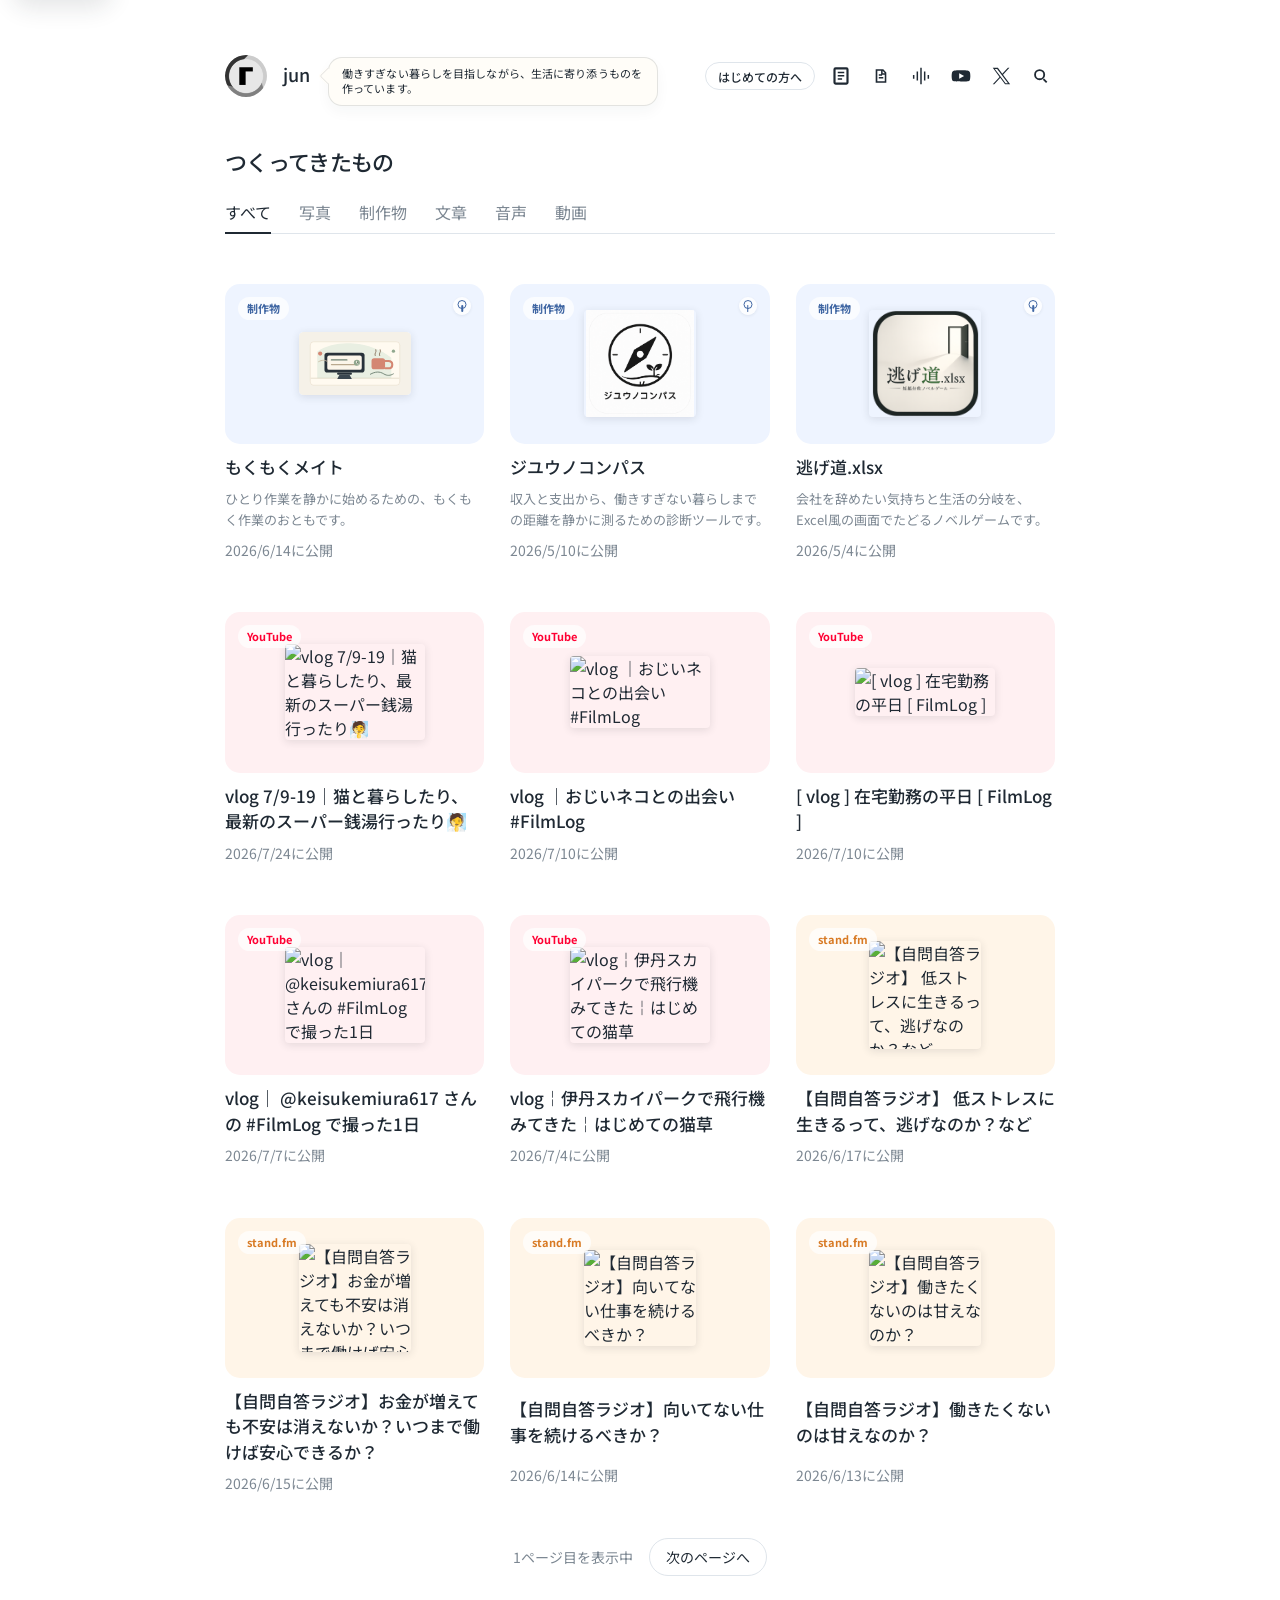
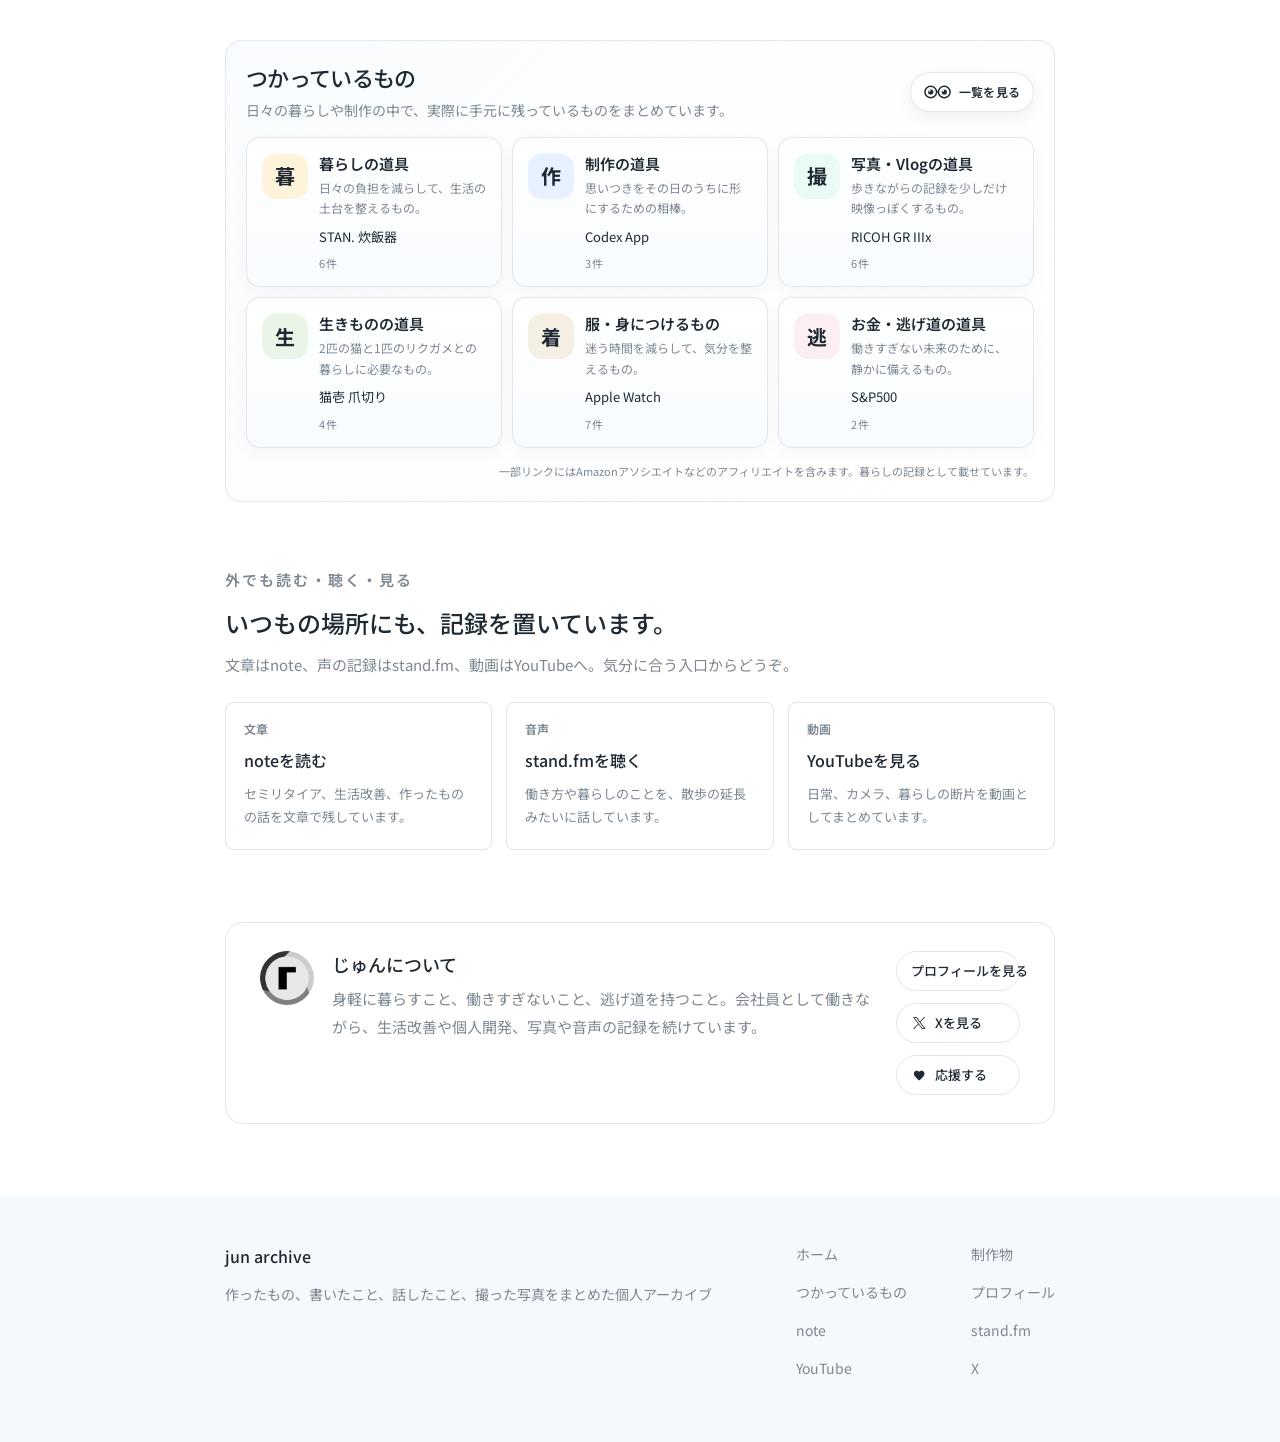
==== index.html @ d72e85a1 "chore: update feed data" ====
<!doctype html>
<html lang="ja">

<head>
  <meta charset="UTF-8" />
  <meta name="viewport" content="width=device-width, initial-scale=1.0" />
  <meta name="description" content="じゅんの個人アーカイブ。働きすぎない暮らし、生活改善、制作物、写真、文章、音声を静かにまとめています。" />
  <link rel="canonical" href="https://ju-nn.github.io/archive/" />
  <meta property="og:type" content="website" />
  <meta property="og:locale" content="ja_JP" />
  <meta property="og:site_name" content="jun archive" />
  <meta property="og:url" content="https://ju-nn.github.io/archive/" />
  <meta property="og:title" content="作ったものと暮らしの記録 | jun archive" />
  <meta property="og:description" content="じゅんの個人アーカイブ。働きすぎない暮らし、生活改善、制作物、写真、文章、音声を静かにまとめています。" />
  <meta property="og:image" content="https://ju-nn.github.io/archive/assets/og-card-v2.png" />
  <meta property="og:image:secure_url" content="https://ju-nn.github.io/archive/assets/og-card-v2.png" />
  <meta property="og:image:type" content="image/png" />
  <meta property="og:image:width" content="1200" />
  <meta property="og:image:height" content="630" />
  <meta property="og:image:alt" content="jun archive 作ったものと暮らしの記録" />
  <meta name="theme-color" content="#f6f0e6" />
  <meta name="twitter:card" content="summary_large_image" />
  <meta name="twitter:title" content="作ったものと暮らしの記録 | jun archive" />
  <meta name="twitter:description" content="じゅんの個人アーカイブ。働きすぎない暮らし、生活改善、制作物、写真、文章、音声を静かにまとめています。" />
  <meta name="twitter:image" content="https://ju-nn.github.io/archive/assets/og-card-v2.png" />
  <meta name="twitter:image:alt" content="jun archive 作ったものと暮らしの記録" />
  <link rel="icon" href="./assets/icon.png" type="image/png" />
  <link rel="apple-touch-icon" href="./assets/icon.png" />
  <link rel="preconnect" href="https://fonts.googleapis.com" />
  <link rel="preconnect" href="https://fonts.gstatic.com" crossorigin />
  <link href="https://fonts.googleapis.com/css2?family=Noto+Sans+JP:wght@400;500;700&display=swap" rel="stylesheet" />
  <title>作ったものと暮らしの記録 | jun archive</title>
  <link rel="stylesheet" href="./styles.css" />
</head>

<body>
  <a class="skip-link" href="#main-content">本文へ移動</a>
  <main class="page" id="main-content">
    <h1 class="sr-only">作ったものと暮らしの記録</h1>

    <header class="site-header" aria-labelledby="page-title">
      <button class="brand" type="button" id="brand-home" aria-label="junのホーム">
        <img class="brand-icon" src="./assets/icon.png" alt="" />
        <span class="brand-copy">
          <span id="page-title">jun</span>
          <span class="brand-bubble" aria-hidden="true">
            <span class="brand-bubble-text">働きすぎない暮らしを目指しながら、生活に寄り添うものを作っています。</span>
            <span class="brand-bubble-tail" aria-hidden="true"></span>
          </span>
        </span>
      </button>

      <div class="header-links" aria-label="ヘッダー操作">
        <a class="header-button" href="./about.html">はじめての方へ</a>
        <button class="toc-launcher" type="button" id="toc-toggle" aria-label="目次を開く" aria-expanded="false" aria-controls="toc-panel" data-tooltip="目次を開く">
          <span class="toc-launcher-icon" aria-hidden="true">
            <svg viewBox="0 0 24 24">
              <path d="M7 4h10a2 2 0 0 1 2 2v12a2 2 0 0 1-2 2H7a2 2 0 0 1-2-2V6a2 2 0 0 1 2-2Zm0 2v12h10V6H7Zm2 2h6v1.5H9V8Zm0 3h6v1.5H9V11Zm0 3h4v1.5H9V14Z" />
            </svg>
          </span>
        </button>
        <a class="icon-link" href="https://note.com/reilst" target="_blank" rel="noopener noreferrer" aria-label="noteを開く" data-tooltip="noteへ移動">
          <svg viewBox="0 0 24 24" aria-hidden="true">
            <path d="M6.2 4.6h8.3l3.3 3.5v11.3H6.2V4.6Zm7.6 1.7v2.6h2.5l-2.5-2.6ZM8 6.2v11.6h8.1V10.5h-4V6.2H8Zm1.6 7h4.9v1.4H9.6v-1.4Zm0-3h3.6v1.4H9.6v-1.4Z" />
          </svg>
        </a>
        <a class="icon-link" href="https://stand.fm/channels/64a22cefb352effb9d4d0999" target="_blank" rel="noopener noreferrer" aria-label="stand.fmを開く" data-tooltip="stand.fmへ移動">
          <svg viewBox="0 0 24 24" aria-hidden="true">
            <path d="M11.2 3h1.6v18h-1.6V3Zm-4 4h1.6v10H7.2V7Zm8 0h1.6v10h-1.6V7Zm-12 4h1.6v4H3.2v-4Zm16 0h1.6v4h-1.6v-4Z" />
          </svg>
        </a>
        <a class="icon-link" href="https://www.youtube.com/@junnn-vlog" target="_blank" rel="noopener noreferrer" aria-label="YouTubeを開く" data-tooltip="YouTubeへ移動">
          <svg viewBox="0 0 24 24" aria-hidden="true">
            <path d="M21.8 8.2c-.2-1-1-1.8-2-2-1.8-.4-7.8-.4-7.8-.4s-6 0-7.8.4c-1 .2-1.8 1-2 2-.4 1.8-.4 3.8-.4 3.8s0 2 .4 3.8c.2 1 1 1.8 2 2 1.8.4 7.8.4 7.8.4s6 0 7.8-.4c1-.2 1.8-1 2-2 .4-1.8.4-3.8.4-3.8s0-2-.4-3.8ZM10 15.1V8.9l5.4 3.1L10 15.1Z" />
          </svg>
        </a>
        <a class="icon-link" href="https://x.com/reil_st" target="_blank" rel="noopener noreferrer" aria-label="Xを開く" data-tooltip="Xへ移動">
          <svg viewBox="0 0 24 24" aria-hidden="true">
            <path d="M14.2 10.6 21.2 3h-1.7l-6.1 6.6L8.6 3H3l7.4 10.1L3 21h1.7l6.5-7 5.2 7H22l-7.8-10.4Zm-2.3 2.5-.8-1.1L5.2 4.3h2.6l4.8 6.4.8 1.1 6.2 8h-2.6l-5.1-6.7Z" />
          </svg>
        </a>
        <button class="icon-link icon-button" type="button" id="search-toggle" aria-label="検索" aria-expanded="false" aria-controls="search-panel" data-tooltip="サイト内検索">
          <svg viewBox="0 0 24 24" aria-hidden="true">
            <path d="M10.5 4.5a6 6 0 1 1 0 12 6 6 0 0 1 0-12Zm0 2a4 4 0 1 0 0 8 4 4 0 0 0 0-8Zm4.9 8.3 3.5 3.5-1.4 1.4-3.5-3.5 1.4-1.4Z" />
          </svg>
        </button>
      </div>
    </header>

    <section class="search-panel" id="search-panel" hidden aria-label="サイト内検索">
      <label class="search-field" for="search-input">
        <span class="sr-only">検索</span>
        <input id="search-input" type="search" placeholder="タイトル、説明、SNSタグを検索" autocomplete="off" />
      </label>
      <div class="search-themes" aria-label="テーマ候補">
        <button class="search-theme-button" type="button" data-search-theme="セミリタイア">セミリタイア</button>
        <button class="search-theme-button" type="button" data-search-theme="生活改善">生活改善</button>
        <button class="search-theme-button" type="button" data-search-theme="制作">制作</button>
        <button class="search-theme-button" type="button" data-search-theme="カメラ">カメラ</button>
      </div>
      <p class="search-hint" id="search-hint" aria-live="polite"></p>
    </section>

    <section class="collection-heading" id="works" aria-labelledby="collection-title">
      <h2 id="collection-title" class="collection-heading-title">つくってきたもの</h2>
    </section>

    <nav class="tabs" aria-label="表示カテゴリ" role="tablist">
      <button class="tab is-active" type="button" role="tab" data-filter="all" aria-selected="true" aria-controls="feed-panel">すべて</button>
      <button class="tab" type="button" role="tab" data-filter="photo" aria-selected="false" aria-controls="feed-panel" tabindex="-1">写真</button>
      <button class="tab" type="button" role="tab" data-filter="works" aria-selected="false" aria-controls="feed-panel" tabindex="-1">制作物</button>
      <button class="tab" type="button" role="tab" data-filter="note" aria-selected="false" aria-controls="feed-panel" tabindex="-1">文章</button>
      <button class="tab" type="button" role="tab" data-filter="standfm" aria-selected="false" aria-controls="feed-panel" tabindex="-1">音声</button>
      <button class="tab" type="button" role="tab" data-filter="youtube" aria-selected="false" aria-controls="feed-panel" tabindex="-1">動画</button>
    </nav>

    <section class="feed-section" id="feed-panel" role="tabpanel" aria-label="投稿一覧">
      <div id="tile-grid" class="tile-grid" aria-live="polite"></div>
      <div class="pager" aria-label="ページ送り">
        <button class="pager-button" type="button" id="pager-prev">前のページへ</button>
        <p class="pager-status" id="pager-status" aria-live="polite"></p>
        <button class="pager-button" type="button" id="pager-next">次のページへ</button>
      </div>
      <p id="empty-state" class="empty-state" hidden>このカテゴリの投稿はまだありません。</p>
    </section>

    <section class="toc-panel" id="toc-panel" hidden aria-label="目次">
      <div class="toc-panel-header">
        <div>
          <p class="toc-kicker">目次</p>
        </div>
        <button class="toc-close" type="button" id="toc-close" aria-label="目次を閉じる">
          <svg viewBox="0 0 24 24" aria-hidden="true">
            <path d="M6.2 5.1 18.9 17.8l-1.1 1.1L5.1 6.2l1.1-1.1Zm12.7 1.1L6.2 18.9l-1.1-1.1L17.8 5l1.1 1.1Z" />
          </svg>
        </button>
      </div>
      <div class="toc-layout">
        <nav class="toc-side" id="toc-side" aria-label="年月の索引"></nav>
        <div class="toc-main" id="toc-main"></div>
      </div>
    </section>

    <section class="gear-section" aria-labelledby="gear-title">
      <div class="gear-header">
        <div class="gear-header-copy">
          <h2 id="gear-title">つかっているもの</h2>
          <p>日々の暮らしや制作の中で、実際に手元に残っているものをまとめています。</p>
        </div>
        <a class="gear-eye-link" href="./uses/index.html" aria-label="つかっているもの一覧を見る" data-tooltip="つかっているもの一覧を見る">
          <svg viewBox="0 0 64 32" aria-hidden="true" focusable="false">
            <path class="gear-eye-bridge" d="M27.5 16h9" />
            <circle class="gear-eye-lens" cx="18" cy="16" r="12" />
            <circle class="gear-eye-lens" cx="46" cy="16" r="12" />
            <g class="gear-eye-pupils">
              <circle class="gear-eye-pupil" cx="18" cy="16" r="5.4" />
              <circle class="gear-eye-pupil" cx="46" cy="16" r="5.4" />
              <circle class="gear-eye-highlight" cx="15.5" cy="13.4" r="2" />
              <circle class="gear-eye-highlight" cx="43.5" cy="13.4" r="2" />
            </g>
          </svg>
          <span class="gear-eye-text">一覧を見る</span>
        </a>
      </div>
      <div class="gear-category-nav" id="gear-list"></div>
      <div class="gear-footer">
        <p class="gear-disclosure">一部リンクにはAmazonアソシエイトなどのアフィリエイトを含みます。暮らしの記録として載せています。</p>
      </div>
    </section>

    <section class="media-section" aria-labelledby="media-title">
      <div class="media-heading">
        <p class="section-kicker">外でも読む・聴く・見る</p>
        <h2 id="media-title">いつもの場所にも、記録を置いています。</h2>
        <p>文章はnote、声の記録はstand.fm、動画はYouTubeへ。気分に合う入口からどうぞ。</p>
      </div>
      <div class="media-grid">
        <a class="media-card" href="https://note.com/reilst" target="_blank" rel="noopener noreferrer">
          <span class="media-label">文章</span>
          <span class="media-title">noteを読む</span>
          <span class="media-copy">セミリタイア、生活改善、作ったものの話を文章で残しています。</span>
        </a>
        <a class="media-card" href="https://stand.fm/channels/64a22cefb352effb9d4d0999" target="_blank" rel="noopener noreferrer">
          <span class="media-label">音声</span>
          <span class="media-title">stand.fmを聴く</span>
          <span class="media-copy">働き方や暮らしのことを、散歩の延長みたいに話しています。</span>
        </a>
        <a class="media-card" href="https://www.youtube.com/@junnn-vlog" target="_blank" rel="noopener noreferrer">
          <span class="media-label">動画</span>
          <span class="media-title">YouTubeを見る</span>
          <span class="media-copy">日常、カメラ、暮らしの断片を動画としてまとめています。</span>
        </a>
      </div>
    </section>

    <section class="profile-card" aria-label="じゅんのプロフィール">
      <img class="profile-icon" src="./assets/icon.png" alt="" />
      <div class="profile-copy">
        <h2>じゅんについて</h2>
        <p>身軽に暮らすこと、働きすぎないこと、逃げ道を持つこと。会社員として働きながら、生活改善や個人開発、写真や音声の記録を続けています。</p>
      </div>
      <div class="profile-actions">
        <a class="profile-button" href="./about.html">
          <span>プロフィールを見る</span>
        </a>
        <a class="profile-button profile-button--follow" href="https://x.com/reil_st" target="_blank" rel="noopener noreferrer" aria-label="Xを見る">
          <svg class="profile-button-icon" viewBox="0 0 24 24" aria-hidden="true" focusable="false">
            <path d="M14.2 10.6 21.2 3h-1.7l-6.1 6.6L8.6 3H3l7.4 10.1L3 21h1.7l6.5-7 5.2 7H22l-7.8-10.4Zm-2.3 2.5-.8-1.1L5.2 4.3h2.6l4.8 6.4.8 1.1 6.2 8h-2.6l-5.1-6.7Z" />
          </svg>
          <span>Xを見る</span>
        </a>
        <a class="profile-button profile-button--primary profile-button--support" href="https://note.com/reilst/n/ne4a5d7e3114b" target="_blank" rel="noopener noreferrer" aria-label="noteで応援する">
          <svg class="profile-button-icon profile-button-heart" viewBox="0 0 24 24" aria-hidden="true" focusable="false">
            <path d="M12 20.2 10.9 19C6.9 15.4 4.3 13 4.3 9.9c0-2.5 1.9-4.4 4.4-4.4 1.4 0 2.8.7 3.6 1.8.8-1.1 2.2-1.8 3.6-1.8 2.5 0 4.4 1.9 4.4 4.4 0 3.1-2.6 5.5-6.6 9.1L12 20.2Z" />
          </svg>
          <span>応援する</span>
        </a>
      </div>
    </section>
  </main>

  <footer class="site-footer">
    <div class="footer-inner">
      <div>
        <p class="footer-brand">jun archive</p>
        <p class="footer-copy">作ったもの、書いたこと、話したこと、撮った写真をまとめた個人アーカイブ</p>
      </div>
      <nav class="footer-links" aria-label="フッターリンク">
        <a href="./">ホーム</a>
        <a href="./#works">制作物</a>
        <a href="./uses/index.html">つかっているもの</a>
        <a href="./about.html">プロフィール</a>
        <a href="https://note.com/reilst" target="_blank" rel="noopener noreferrer">note</a>
        <a href="https://stand.fm/channels/64a22cefb352effb9d4d0999" target="_blank" rel="noopener noreferrer">stand.fm</a>
        <a href="https://www.youtube.com/@junnn-vlog" target="_blank" rel="noopener noreferrer">YouTube</a>
        <a href="https://x.com/reil_st" target="_blank" rel="noopener noreferrer">X</a>
      </nav>
    </div>
  </footer>

  <template id="tile-template">
    <a class="tile" target="_blank" rel="noopener noreferrer">
        <span class="tile-media">
          <span class="tile-badge"></span>
          <span class="tile-pin" aria-hidden="true"></span>
          <img class="tile-image" alt="" loading="lazy" />
        </span>
        <span class="tile-title"></span>
        <span class="tile-description" hidden></span>
        <span class="tile-date"></span>
    </a>
  </template>

  <template id="photo-template">
    <figure class="photo-card tile">
      <span class="tile-media photo-media">
        <span class="tile-badge">写真</span>
        <img class="photo-image" alt="" loading="lazy" />
      </span>
      <span class="tile-date"></span>
    </figure>
  </template>

  <template id="gear-item-template">
    <article class="gear-item">
      <h3></h3>
      <p></p>
      <a class="gear-link" target="_blank" rel="noopener noreferrer sponsored" aria-label="Amazonで見る" data-tooltip="Amazonで見る">
        <svg viewBox="0 0 24 24" aria-hidden="true" focusable="false">
          <path d="M12.2 6.1c2.5 0 4.2 1.4 4.2 3.7v5.3c0 .8.1 1.5.3 2.1h-2.2c-.1-.4-.2-.8-.2-1.2-.8.9-2 1.4-3.4 1.4-2.1 0-3.5-1.2-3.5-3 0-2 1.5-3.1 4.2-3.4l2.5-.3v-.7c0-1.2-.8-1.9-2.1-1.9-1.2 0-2.1.5-2.7 1.5L7.7 8.5c1-1.6 2.6-2.4 4.5-2.4Zm1.9 6.3-2.1.3c-1.5.2-2.2.7-2.2 1.6 0 .8.7 1.3 1.7 1.3 1.5 0 2.6-1 2.6-2.3v-.9Z" />
          <path d="M6.4 18.9c1.7 1 3.6 1.5 5.7 1.5 2.2 0 4.1-.5 5.7-1.5" fill="none" stroke="currentColor" stroke-width="1.45" stroke-linecap="round" />
        </svg>
      </a>
    </article>
  </template>

  <dialog class="photo-modal" id="photo-modal" aria-label="写真ビューア" hidden>
    <button class="photo-modal-close" type="button" id="photo-modal-close" aria-label="閉じる">×</button>
    <button class="photo-modal-nav photo-modal-prev" type="button" id="photo-modal-prev" aria-label="前の写真">
      <svg viewBox="0 0 24 24" aria-hidden="true">
        <path d="M14.7 5.3 8 12l6.7 6.7-1.4 1.4L5.2 12l8.1-8.1 1.4 1.4Z" />
      </svg>
    </button>
    <figure class="photo-modal-content">
      <img class="photo-modal-image" id="photo-modal-image" alt="" />
      <figcaption class="photo-modal-date" id="photo-modal-caption"></figcaption>
    </figure>
    <button class="photo-modal-nav photo-modal-next" type="button" id="photo-modal-next" aria-label="次の写真">
      <svg viewBox="0 0 24 24" aria-hidden="true">
        <path d="M9.3 5.3 16 12l-6.7 6.7-1.4-1.4L13.4 12 7.9 6.7l1.4-1.4Z" />
      </svg>
    </button>
  </dialog>

  <script id="initial-feed-data" type="application/json">
{
  "generatedAt": "2026-11-21T00:48:17.850Z",
  "errors": [],
  "items": [
    {
      "source": "works",
      "title": "もくもくメイト",
      "kind": "",
      "summary": "ひとり作業を静かに始めるための、もくもく作業のおともです。",
      "imageUrl": "./assets/work-mokumoku-mate.svg",
      "fullImageUrl": "./assets/work-mokumoku-mate.svg",
      "publishedAt": "2026-06-14T00:00:00.000Z",
      "takenAt": null,
      "camera": "",
      "lensModel": "",
      "aperture": "",
      "exposureTime": "",
      "iso": "",
      "focalLength": "",
      "focalLength35mm": "",
      "hashtags": [],
      "displayDate": "2026/6/14に公開",
      "url": "https://ju-nn.github.io/mokumoku-mate/",
      "pinned": true
    },
    {
      "source": "works",
      "title": "ジユウノコンパス",
      "kind": "",
      "summary": "収入と支出から、働きすぎない暮らしまでの距離を静かに測るための診断ツールです。",
      "imageUrl": "./assets/work-jiyu-compass.png",
      "fullImageUrl": "./assets/work-jiyu-compass.png",
      "publishedAt": "2026-05-10T00:00:00.000Z",
      "takenAt": null,
      "camera": "",
      "lensModel": "",
      "aperture": "",
      "exposureTime": "",
      "iso": "",
      "focalLength": "",
      "focalLength35mm": "",
      "hashtags": [],
      "displayDate": "2026/5/10に公開",
      "url": "https://ju-nn.github.io/Jiyu-Compass/",
      "pinned": true
    },
    {
      "source": "works",
      "title": "逃げ道.xlsx",
      "kind": "",
      "summary": "会社を辞めたい気持ちと生活の分岐を、Excel風の画面でたどるノベルゲームです。",
      "imageUrl": "./assets/work-nigemiti.png",
      "fullImageUrl": "./assets/work-nigemiti.png",
      "publishedAt": "2026-05-04T00:00:00.000Z",
      "takenAt": null,
      "camera": "",
      "lensModel": "",
      "aperture": "",
      "exposureTime": "",
      "iso": "",
      "focalLength": "",
      "focalLength35mm": "",
      "hashtags": [],
      "displayDate": "2026/5/4に公開",
      "url": "https://ju-nn.github.io/nigemiti-xlsx/",
      "pinned": true
    },
    {
      "source": "youtube",
      "title": "vlog 7/9-19｜猫と暮らしたり、最新のスーパー銭湯行ったり🧖",
      "kind": "",
      "summary": "#cat #filmlog #猫のいる暮らし",
      "imageUrl": "https://i4.ytimg.com/vi/oKeOtlllcio/hqdefault.jpg",
      "fullImageUrl": "https://i4.ytimg.com/vi/oKeOtlllcio/hqdefault.jpg",
      "publishedAt": "2026-07-24T14:47:00.000Z",
      "takenAt": null,
      "camera": "",
      "lensModel": "",
      "aperture": "",
      "exposureTime": "",
      "iso": "",
      "focalLength": "",
      "focalLength35mm": "",
      "hashtags": [
        "#cat",
        "#filmlog",
        "#猫のいる暮らし"
      ],
      "displayDate": "2026/7/24に公開",
      "url": "https://www.youtube.com/watch?v=oKeOtlllcio",
      "pinned": false
    },
    {
      "source": "youtube",
      "title": "vlog ｜おじいネコとの出会い #FilmLog",
      "kind": "",
      "summary": "ぽやぽやオフラインのじゅんです。 ギュウギュウの社会からちょっとエスケープして、猫2匹との日々と、静かな部屋の空気を流すVlogです。 人生をできるだけ軽く、低ストレスに、自分の速度で。 機材...",
      "imageUrl": "https://i1.ytimg.com/vi/p6kPbEFOP30/hqdefault.jpg",
      "fullImageUrl": "https://i1.ytimg.com/vi/p6kPbEFOP30/hqdefault.jpg",
      "publishedAt": "2026-07-10T08:50:32.000Z",
      "takenAt": null,
      "camera": "",
      "lensModel": "",
      "aperture": "",
      "exposureTime": "",
      "iso": "",
      "focalLength": "",
      "focalLength35mm": "",
      "hashtags": [],
      "displayDate": "2026/7/10に公開",
      "url": "https://www.youtube.com/watch?v=p6kPbEFOP30",
      "pinned": false
    },
    {
      "source": "youtube",
      "title": "[ vlog ] 在宅勤務の平日 [ FilmLog ]",
      "kind": "",
      "summary": "ぽやぽやオフラインのじゅんです。 ギュウギュウの社会からちょっとエスケープして、猫2匹との日々と、静かな部屋の空気を流すVlogです。 人生をできるだけ軽く、低ストレスに、自分の速度で。 機材...",
      "imageUrl": "https://i2.ytimg.com/vi/1obw4c9oug0/hqdefault.jpg",
      "fullImageUrl": "https://i2.ytimg.com/vi/1obw4c9oug0/hqdefault.jpg",
      "publishedAt": "2026-07-10T08:46:44.000Z",
      "takenAt": null,
      "camera": "",
      "lensModel": "",
      "aperture": "",
      "exposureTime": "",
      "iso": "",
      "focalLength": "",
      "focalLength35mm": "",
      "hashtags": [],
      "displayDate": "2026/7/10に公開",
      "url": "https://www.youtube.com/watch?v=1obw4c9oug0",
      "pinned": false
    },
    {
      "source": "youtube",
      "title": "vlog｜ @keisukemiura617 さんの #FilmLog で撮った1日",
      "kind": "",
      "summary": "ぽやぽやオフラインのじゅんです。 ギュウギュウの社会からちょっとエスケープして、猫2匹との日々と、静かな部屋の空気を流すVlogです。 人生をできるだけ軽く、低ストレスに、自分の速度で。 機材...",
      "imageUrl": "https://i3.ytimg.com/vi/Z4E1E3zuEgg/hqdefault.jpg",
      "fullImageUrl": "https://i3.ytimg.com/vi/Z4E1E3zuEgg/hqdefault.jpg",
      "publishedAt": "2026-07-07T08:00:17.000Z",
      "takenAt": null,
      "camera": "",
      "lensModel": "",
      "aperture": "",
      "exposureTime": "",
      "iso": "",
      "focalLength": "",
      "focalLength35mm": "",
      "hashtags": [],
      "displayDate": "2026/7/7に公開",
      "url": "https://www.youtube.com/watch?v=Z4E1E3zuEgg",
      "pinned": false
    },
    {
      "source": "youtube",
      "title": "vlog￤伊丹スカイパークで飛行機みてきた￤はじめての猫草",
      "kind": "",
      "summary": "CODEXでVlog作成ツールを作って、久々につくってみたよ。",
      "imageUrl": "https://i1.ytimg.com/vi/xIpikSS3i4Q/hqdefault.jpg",
      "fullImageUrl": "https://i1.ytimg.com/vi/xIpikSS3i4Q/hqdefault.jpg",
      "publishedAt": "2026-07-04T11:56:11.000Z",
      "takenAt": null,
      "camera": "",
      "lensModel": "",
      "aperture": "",
      "exposureTime": "",
      "iso": "",
      "focalLength": "",
      "focalLength35mm": "",
      "hashtags": [],
      "displayDate": "2026/7/4に公開",
      "url": "https://www.youtube.com/watch?v=xIpikSS3i4Q",
      "pinned": false
    },
    {
      "source": "standfm",
      "title": "【自問自答ラジオ】    低ストレスに生きるって、逃げなのか？など",
      "kind": "",
      "summary": "stand.fmで話した記録です。",
      "imageUrl": "https://cdn.stand.fm/coverImages/01KVADNDT56TJ9S6WW2K9ZWH2R.jpg",
      "fullImageUrl": "https://cdn.stand.fm/coverImages/01KVADNDT56TJ9S6WW2K9ZWH2R.jpg",
      "publishedAt": "2026-06-17T09:13:19.296Z",
      "takenAt": null,
      "camera": "",
      "lensModel": "",
      "aperture": "",
      "exposureTime": "",
      "iso": "",
      "focalLength": "",
      "focalLength35mm": "",
      "hashtags": [],
      "displayDate": "2026/6/17に公開",
      "url": "https://stand.fm/episodes/6a32650ca29541a20dad90fe",
      "pinned": false
    },
    {
      "source": "standfm",
      "title": "【自問自答ラジオ】お金が増えても不安は消えないか？いつまで働けば安心できるか？",
      "kind": "",
      "summary": "stand.fmで話した記録です。",
      "imageUrl": "https://cdn.stand.fm/coverImages/01KTX9X4BPBCMNKX77M2BAB4E1.jpg",
      "fullImageUrl": "https://cdn.stand.fm/coverImages/01KTX9X4BPBCMNKX77M2BAB4E1.jpg",
      "publishedAt": "2026-06-15T09:00:18.404Z",
      "takenAt": null,
      "camera": "",
      "lensModel": "",
      "aperture": "",
      "exposureTime": "",
      "iso": "",
      "focalLength": "",
      "focalLength35mm": "",
      "hashtags": [],
      "displayDate": "2026/6/15に公開",
      "url": "https://stand.fm/episodes/6a2badb7ee6c4785c9793413",
      "pinned": false
    },
    {
      "source": "standfm",
      "title": "【自問自答ラジオ】向いてない仕事を続けるべきか？",
      "kind": "",
      "summary": "stand.fmで話した記録です。",
      "imageUrl": "https://cdn.stand.fm/coverImages/01KTX4WB444Z09DVDMJPX2Q913.jpg",
      "fullImageUrl": "https://cdn.stand.fm/coverImages/01KTX4WB444Z09DVDMJPX2Q913.jpg",
      "publishedAt": "2026-06-14T09:00:07.185Z",
      "takenAt": null,
      "camera": "",
      "lensModel": "",
      "aperture": "",
      "exposureTime": "",
      "iso": "",
      "focalLength": "",
      "focalLength35mm": "",
      "hashtags": [],
      "displayDate": "2026/6/14に公開",
      "url": "https://stand.fm/episodes/6a2b9922eb235d6cc44aed20",
      "pinned": false
    },
    {
      "source": "standfm",
      "title": "【自問自答ラジオ】働きたくないのは甘えなのか？",
      "kind": "",
      "summary": "stand.fmで話した記録です。",
      "imageUrl": "https://cdn.stand.fm/coverImages/01KTX897TW7WG3F3JEB16PDPTG.jpg",
      "fullImageUrl": "https://cdn.stand.fm/coverImages/01KTX897TW7WG3F3JEB16PDPTG.jpg",
      "publishedAt": "2026-06-13T09:00:07.823Z",
      "takenAt": null,
      "camera": "",
      "lensModel": "",
      "aperture": "",
      "exposureTime": "",
      "iso": "",
      "focalLength": "",
      "focalLength35mm": "",
      "hashtags": [],
      "displayDate": "2026/6/13に公開",
      "url": "https://stand.fm/episodes/6a2ba011ee6c4785c97932fc",
      "pinned": false
    },
    {
      "source": "standfm",
      "title": "【自問自答ラジオ】やりがいのない仕事は続けていいのか？向いてる仕事は見つけ方は？",
      "kind": "",
      "summary": "stand.fmで話した記録です。",
      "imageUrl": "https://cdn.stand.fm/coverImages/01KTX865E2TDEDKJAD28SASTVJ.jpg",
      "fullImageUrl": "https://cdn.stand.fm/coverImages/01KTX865E2TDEDKJAD28SASTVJ.jpg",
      "publishedAt": "2026-06-12T09:00:07.806Z",
      "takenAt": null,
      "camera": "",
      "lensModel": "",
      "aperture": "",
      "exposureTime": "",
      "iso": "",
      "focalLength": "",
      "focalLength35mm": "",
      "hashtags": [],
      "displayDate": "2026/6/12に公開",
      "url": "https://stand.fm/episodes/6a2ba6adeb235d6cc44aee12",
      "pinned": false
    },
    {
      "source": "youtube",
      "title": "みそきんゲットしました",
      "kind": "",
      "summary": "",
      "imageUrl": "https://i2.ytimg.com/vi/eMczC_7q6jA/hqdefault.jpg",
      "fullImageUrl": "https://i2.ytimg.com/vi/eMczC_7q6jA/hqdefault.jpg",
      "publishedAt": "2026-05-28T13:52:51.000Z",
      "takenAt": null,
      "camera": "",
      "lensModel": "",
      "aperture": "",
      "exposureTime": "",
      "iso": "",
      "focalLength": "",
      "focalLength35mm": "",
      "hashtags": [],
      "displayDate": "2026/5/28に公開",
      "url": "https://www.youtube.com/shorts/eMczC_7q6jA",
      "pinned": false
    },
    {
      "source": "youtube",
      "title": "猫 #猫のいる暮らし #cat",
      "kind": "",
      "summary": "",
      "imageUrl": "https://i3.ytimg.com/vi/vUAayWcu0yY/hqdefault.jpg",
      "fullImageUrl": "https://i3.ytimg.com/vi/vUAayWcu0yY/hqdefault.jpg",
      "publishedAt": "2026-05-28T13:51:55.000Z",
      "takenAt": null,
      "camera": "",
      "lensModel": "",
      "aperture": "",
      "exposureTime": "",
      "iso": "",
      "focalLength": "",
      "focalLength35mm": "",
      "hashtags": [],
      "displayDate": "2026/5/28に公開",
      "url": "https://www.youtube.com/shorts/vUAayWcu0yY",
      "pinned": false
    },
    {
      "source": "youtube",
      "title": "#cat 猫のいる暮らし",
      "kind": "",
      "summary": "",
      "imageUrl": "https://i1.ytimg.com/vi/DhgxtE79NZs/hqdefault.jpg",
      "fullImageUrl": "https://i1.ytimg.com/vi/DhgxtE79NZs/hqdefault.jpg",
      "publishedAt": "2026-05-28T13:51:14.000Z",
      "takenAt": null,
      "camera": "",
      "lensModel": "",
      "aperture": "",
      "exposureTime": "",
      "iso": "",
      "focalLength": "",
      "focalLength35mm": "",
      "hashtags": [],
      "displayDate": "2026/5/28に公開",
      "url": "https://www.youtube.com/shorts/DhgxtE79NZs",
      "pinned": false
    },
    {
      "source": "standfm",
      "title": "ミニマリストでも物欲は消えない。モノ選びの基準。",
      "kind": "",
      "summary": "stand.fmで話した記録です。",
      "imageUrl": "https://cdn.stand.fm/coverImages/01KSHRDTK2E4207D5Q26T7MXG4.jpg",
      "fullImageUrl": "https://cdn.stand.fm/coverImages/01KSHRDTK2E4207D5Q26T7MXG4.jpg",
      "publishedAt": "2026-05-26T09:04:32.566Z",
      "takenAt": null,
      "camera": "",
      "lensModel": "",
      "aperture": "",
      "exposureTime": "",
      "iso": "",
      "focalLength": "",
      "focalLength35mm": "",
      "hashtags": [],
      "displayDate": "2026/5/26に公開",
      "url": "https://stand.fm/episodes/6a15620786941a0ac5262e3e",
      "pinned": false
    },
    {
      "source": "standfm",
      "title": "chatGPTでstand.fmの案だしを自動化してみた‼️",
      "kind": "",
      "summary": "stand.fmで話した記録です。",
      "imageUrl": "https://cdn.stand.fm/coverImages/01KSFBJ66XXCESKP28F0X8A22W.jpg",
      "fullImageUrl": "https://cdn.stand.fm/coverImages/01KSFBJ66XXCESKP28F0X8A22W.jpg",
      "publishedAt": "2026-05-25T10:41:14.331Z",
      "takenAt": null,
      "camera": "",
      "lensModel": "",
      "aperture": "",
      "exposureTime": "",
      "iso": "",
      "focalLength": "",
      "focalLength35mm": "",
      "hashtags": [
        "#chatgpt"
      ],
      "displayDate": "2026/5/25に公開",
      "url": "https://stand.fm/episodes/6a14273186fe5200615fe436",
      "pinned": false
    },
    {
      "source": "standfm",
      "title": "食洗機や無印ベッドを購入したよ‼️",
      "kind": "",
      "summary": "stand.fmで話した記録です。",
      "imageUrl": "https://cdn.stand.fm/coverImages/01KRTPXYHQ9HSQRY8XJPHQEGNT.jpg",
      "fullImageUrl": "https://cdn.stand.fm/coverImages/01KRTPXYHQ9HSQRY8XJPHQEGNT.jpg",
      "publishedAt": "2026-05-17T10:15:55.301Z",
      "takenAt": null,
      "camera": "",
      "lensModel": "",
      "aperture": "",
      "exposureTime": "",
      "iso": "",
      "focalLength": "",
      "focalLength35mm": "",
      "hashtags": [
        "#食洗機",
        "#無印良品"
      ],
      "displayDate": "2026/5/17に公開",
      "url": "https://stand.fm/episodes/6a09953e8af37b458b3ca07a",
      "pinned": false
    },
    {
      "source": "standfm",
      "title": "最近は色々つくってました。（生活改善ツール、ゲーム、ポートフォリオ",
      "kind": "",
      "summary": "stand.fmで話した記録です。",
      "imageUrl": "https://cdn.stand.fm/coverImages/01KRKBQ0TZKWMQQG80CPP8HG4K.jpg",
      "fullImageUrl": "https://cdn.stand.fm/coverImages/01KRKBQ0TZKWMQQG80CPP8HG4K.jpg",
      "publishedAt": "2026-05-14T13:45:02.051Z",
      "takenAt": null,
      "camera": "",
      "lensModel": "",
      "aperture": "",
      "exposureTime": "",
      "iso": "",
      "focalLength": "",
      "focalLength35mm": "",
      "hashtags": [
        "#開発",
        "#プログラミング",
        "#ゲーム開発",
        "#制作",
        "#クリエイト",
        "#ツール",
        "#AI"
      ],
      "displayDate": "2026/5/14に公開",
      "url": "https://stand.fm/episodes/6a05d1cbcb1c2248cd98b566",
      "pinned": false
    },
    {
      "source": "note",
      "title": "サイドFIREを目指す前に、先に決めておきたい固定費3つ",
      "kind": "",
      "summary": "どうも、じゅん（ https://x.com/reil_st ）です。 今日は、サイドFIREを目指す前に決めておきたい固定費について話そうと思う。 続きをみる",
      "imageUrl": "https://assets.st-note.com/production/uploads/images/275707604/rectangle_large_type_2_75527406b8df9d5e52f040ff22a8518c.png?width=800",
      "fullImageUrl": "https://assets.st-note.com/production/uploads/images/275707604/rectangle_large_type_2_75527406b8df9d5e52f040ff22a8518c.png?width=800",
      "publishedAt": "2026-05-13T08:42:48.000Z",
      "takenAt": null,
      "camera": "",
      "lensModel": "",
      "aperture": "",
      "exposureTime": "",
      "iso": "",
      "focalLength": "",
      "focalLength35mm": "",
      "hashtags": [
        "#生活",
        "#資産形成",
        "#家計管理",
        "#サイドFIRE",
        "#セミリタイア",
        "#生活費",
        "#固定費",
        "#家賃",
        "#食費",
        "#低燃費な暮らし"
      ],
      "displayDate": "2026/5/13に公開",
      "url": "https://note.com/reilst/n/nefa7735d66dd",
      "pinned": false
    },
    {
      "source": "note",
      "title": "【無料ゲーム公開】働き方と生活の分岐を描いたノベルゲームを作った話。",
      "kind": "",
      "summary": "どうも、じゅん（ https://x.com/reil_st ）です。 ノベルゲームを作りました。 続きをみる",
      "imageUrl": "https://assets.st-note.com/production/uploads/images/272780386/rectangle_large_type_2_e7a33b53f94e1896d49ad09494d1541a.png?width=800",
      "fullImageUrl": "https://assets.st-note.com/production/uploads/images/272780386/rectangle_large_type_2_e7a33b53f94e1896d49ad09494d1541a.png?width=800",
      "publishedAt": "2026-05-03T15:48:32.000Z",
      "takenAt": null,
      "camera": "",
      "lensModel": "",
      "aperture": "",
      "exposureTime": "",
      "iso": "",
      "focalLength": "",
      "focalLength35mm": "",
      "hashtags": [
        "#副業",
        "#創作",
        "#生き方",
        "#働き方",
        "#退職",
        "#個人開発",
        "#ゲーム制作",
        "#インディーゲーム",
        "#セミリタイア",
        "#ノベルゲーム",
        "#逃げ道",
        "#低燃費な暮らし",
        "#分岐ゲーム",
        "#読み物ゲーム"
      ],
      "displayDate": "2026/5/3に公開",
      "url": "https://note.com/reilst/n/ndb43b3d0b062",
      "pinned": false
    },
    {
      "source": "note",
      "title": "自分を強くするより、弱いまま回る環境を作る方が現実的だった。",
      "kind": "",
      "summary": "どうも、じゅん（ https://x.com/reil_st ）です。 今日は「弱さを前提にした設計」について話そうと思う。 続きをみる",
      "imageUrl": "https://assets.st-note.com/production/uploads/images/272701056/rectangle_large_type_2_3f11019f37338f0182aa2e8f6da84932.png?width=800",
      "fullImageUrl": "https://assets.st-note.com/production/uploads/images/272701056/rectangle_large_type_2_3f11019f37338f0182aa2e8f6da84932.png?width=800",
      "publishedAt": "2026-05-03T11:00:41.000Z",
      "takenAt": null,
      "camera": "",
      "lensModel": "",
      "aperture": "",
      "exposureTime": "",
      "iso": "",
      "focalLength": "",
      "focalLength35mm": "",
      "hashtags": [
        "#生き方",
        "#生活",
        "#未来",
        "#自己理解",
        "#在宅ワーク",
        "#ミニマリスト",
        "#苦手",
        "#仕組み化",
        "#内向型",
        "#弱さ",
        "#低燃費な暮らし"
      ],
      "displayDate": "2026/5/3に公開",
      "url": "https://note.com/reilst/n/n1e417296c51b",
      "pinned": false
    },
    {
      "source": "note",
      "title": "週3労働やセミリタイアは、本当に楽なのか。自由の裏側にある自己管理の話。",
      "kind": "",
      "summary": "どうも、じゅん（ https://x.com/reil_st ）です。 今日は「自由と自己管理」について話そうと思う。 続きをみる",
      "imageUrl": "https://assets.st-note.com/production/uploads/images/272485214/rectangle_large_type_2_39295fc0fcdd3485397bf4eb004affbc.png?width=800",
      "fullImageUrl": "https://assets.st-note.com/production/uploads/images/272485214/rectangle_large_type_2_39295fc0fcdd3485397bf4eb004affbc.png?width=800",
      "publishedAt": "2026-05-02T15:43:30.000Z",
      "takenAt": null,
      "camera": "",
      "lensModel": "",
      "aperture": "",
      "exposureTime": "",
      "iso": "",
      "focalLength": "",
      "focalLength35mm": "",
      "hashtags": [
        "#働き方",
        "#fire",
        "#内向型",
        "#自己管理",
        "#セミリタイア",
        "#自由な生き方",
        "#低コスト生活",
        "#週3労働"
      ],
      "displayDate": "2026/5/2に公開",
      "url": "https://note.com/reilst/n/n41629314b8e7",
      "pinned": false
    },
    {
      "source": "note",
      "title": "株を始めたかったのに怖くて動けなかった僕が、25歳でインデックス投資を始めた理由。",
      "kind": "",
      "summary": "どうも、じゅん（ https://x.com/reil_st ）です。 今日は「インデックス投資を始める前に怖かったこと」について話そうと思う。 続きをみる",
      "imageUrl": "https://assets.st-note.com/production/uploads/images/272483921/rectangle_large_type_2_93bec84112a5cc9d7eb3b26b3f6b67fd.png?width=800",
      "fullImageUrl": "https://assets.st-note.com/production/uploads/images/272483921/rectangle_large_type_2_93bec84112a5cc9d7eb3b26b3f6b67fd.png?width=800",
      "publishedAt": "2026-05-02T15:37:26.000Z",
      "takenAt": null,
      "camera": "",
      "lensModel": "",
      "aperture": "",
      "exposureTime": "",
      "iso": "",
      "focalLength": "",
      "focalLength35mm": "",
      "hashtags": [
        "#資産形成",
        "#投資初心者",
        "#fire",
        "#インデックス投資",
        "#セミリタイア",
        "#お金の不安",
        "#4パーセントルール"
      ],
      "displayDate": "2026/5/2に公開",
      "url": "https://note.com/reilst/n/n4712257a275e",
      "pinned": false
    },
    {
      "source": "note",
      "title": "すぐ自由になるか、資産を作って後で自由になるか。僕が正社員を続けて4%ルール側を選んだ理由",
      "kind": "",
      "summary": "どうも、じゅん（ https://x.com/reil_st ）です。 今日は「早く自由になるか、後で自由になるか」について話そうと思う。 続きをみる",
      "imageUrl": "https://assets.st-note.com/production/uploads/images/272478973/rectangle_large_type_2_ac7bbc7b5a09d682d0e712decf7243d5.png?width=800",
      "fullImageUrl": "https://assets.st-note.com/production/uploads/images/272478973/rectangle_large_type_2_ac7bbc7b5a09d682d0e712decf7243d5.png?width=800",
      "publishedAt": "2026-05-02T15:09:57.000Z",
      "takenAt": null,
      "camera": "",
      "lensModel": "",
      "aperture": "",
      "exposureTime": "",
      "iso": "",
      "focalLength": "",
      "focalLength35mm": "",
      "hashtags": [
        "#投資",
        "#働き方",
        "#会社",
        "#資産形成",
        "#在宅ワーク",
        "#fire",
        "#正社員",
        "#セミリタイア",
        "#不自由",
        "#4パーセントルール"
      ],
      "displayDate": "2026/5/2に公開",
      "url": "https://note.com/reilst/n/n624cb7be69c9",
      "pinned": false
    },
    {
      "source": "note",
      "title": "この世界は「生まれ」で決まる部分が多すぎるのに、なぜ社会は「努力」を前提に設計されているのか。",
      "kind": "",
      "summary": "どうも、じゅん（ https://x.com/reil_st ）です。 今日も築40年の賃貸で、定位置になった膝の上の猫🐈を撫でながら、ぼんやりと考えていた。 続きをみる",
      "imageUrl": "https://assets.st-note.com/production/uploads/images/271738826/rectangle_large_type_2_7e7f0e19b132a360ae7cac90b25f081e.png?width=800",
      "fullImageUrl": "https://assets.st-note.com/production/uploads/images/271738826/rectangle_large_type_2_7e7f0e19b132a360ae7cac90b25f081e.png?width=800",
      "publishedAt": "2026-04-30T07:33:27.000Z",
      "takenAt": null,
      "camera": "",
      "lensModel": "",
      "aperture": "",
      "exposureTime": "",
      "iso": "",
      "focalLength": "",
      "focalLength35mm": "",
      "hashtags": [
        "#エッセイ",
        "#生き方",
        "#社会",
        "#価値観",
        "#努力",
        "#ミニマリスト",
        "#生存戦略",
        "#セミリタイア",
        "#遺伝",
        "#親ガチャ",
        "#能力主義",
        "#メリトクラシー"
      ],
      "displayDate": "2026/4/30に公開",
      "url": "https://note.com/reilst/n/n82cad4c010ed",
      "pinned": false
    },
    {
      "source": "note",
      "title": "セミリタイアを見据えた、家を買わないという選択。",
      "kind": "",
      "summary": "どうも、じゅん（ https://x.com/reil_st ）です。 今日は、家を買うか、一生賃貸でいくかという話について話そうと思う。 続きをみる",
      "imageUrl": "https://assets.st-note.com/production/uploads/images/271736705/rectangle_large_type_2_ccc13a9d64e018bdfd3b8c579c70d92f.png?width=800",
      "fullImageUrl": "https://assets.st-note.com/production/uploads/images/271736705/rectangle_large_type_2_ccc13a9d64e018bdfd3b8c579c70d92f.png?width=800",
      "publishedAt": "2026-04-30T07:27:30.000Z",
      "takenAt": null,
      "camera": "",
      "lensModel": "",
      "aperture": "",
      "exposureTime": "",
      "iso": "",
      "focalLength": "",
      "focalLength35mm": "",
      "hashtags": [
        "#投資",
        "#働き方",
        "#資産運用",
        "#fire",
        "#ミニマリスト",
        "#資産",
        "#マイホーム",
        "#物件",
        "#賃貸",
        "#セミリタイア",
        "#家賃",
        "#2000万円"
      ],
      "displayDate": "2026/4/30に公開",
      "url": "https://note.com/reilst/n/n9ec29e6be5ce",
      "pinned": false
    },
    {
      "source": "note",
      "title": "資産があってもなくても、そこに“格差”はない。ただの「生き方」の違い。",
      "kind": "",
      "summary": "どうも、じゅん（ https://x.com/reil_st ）です。 最近、SNSで「資産格差」なんて言葉をよく目にする。 「20代で1000万貯めていないのは努力不足だ」とか、そういうマッ...",
      "imageUrl": "https://assets.st-note.com/production/uploads/images/271442556/rectangle_large_type_2_41ff76cd15bfd27a0a82f91b80b09572.png?width=800",
      "fullImageUrl": "https://assets.st-note.com/production/uploads/images/271442556/rectangle_large_type_2_41ff76cd15bfd27a0a82f91b80b09572.png?width=800",
      "publishedAt": "2026-04-29T09:07:38.000Z",
      "takenAt": null,
      "camera": "",
      "lensModel": "",
      "aperture": "",
      "exposureTime": "",
      "iso": "",
      "focalLength": "",
      "focalLength35mm": "",
      "hashtags": [
        "#自分",
        "#生き方",
        "#資産運用",
        "#価値観",
        "#fire",
        "#ミニマリスト",
        "#資産",
        "#生存戦略",
        "#セミリタイア",
        "#属性",
        "#資産格差"
      ],
      "displayDate": "2026/4/29に公開",
      "url": "https://note.com/reilst/n/n5a50561a47c7",
      "pinned": false
    },
    {
      "source": "note",
      "title": "資産を貯めても、自分を底辺だと感じる理由",
      "kind": "",
      "summary": "自分を底辺だと感じる理由と、2900万という余白。 1993年生まれ。ストレートで大学卒業後、会社員になり、2年後、傷病手当をもらいながら2年ニート。 また会社員に戻り、現在33歳の2026年...",
      "imageUrl": "https://assets.st-note.com/production/uploads/images/270604599/rectangle_large_type_2_20d5827f8e9449c3e7f823f16ea8f033.png?width=800",
      "fullImageUrl": "https://assets.st-note.com/production/uploads/images/270604599/rectangle_large_type_2_20d5827f8e9449c3e7f823f16ea8f033.png?width=800",
      "publishedAt": "2026-04-26T09:45:08.000Z",
      "takenAt": null,
      "camera": "",
      "lensModel": "",
      "aperture": "",
      "exposureTime": "",
      "iso": "",
      "focalLength": "",
      "focalLength35mm": "",
      "hashtags": [
        "#働き方",
        "#資産運用",
        "#自己肯定感",
        "#資産形成",
        "#節約",
        "#fire",
        "#ミニマリスト",
        "#猫のいる暮らし",
        "#内向型",
        "#生存戦略",
        "#マイペース",
        "#セミリタイア",
        "#頑張らない",
        "#最適化",
        "#ゆるく生きる",
        "#怠惰",
        "#向上心",
        "#現状維持",
        "#底辺",
        "#最低限",
        "#比べない生き方",
        "#生活コスト",
        "#ダウンシフト"
      ],
      "displayDate": "2026/4/26に公開",
      "url": "https://note.com/reilst/n/n102e13b36942",
      "pinned": false
    },
    {
      "source": "note",
      "title": "少しずつ育つ。植物と、静かな時間。",
      "kind": "",
      "summary": "在宅ワークをしていると、1日のほとんどを同じ部屋🛋️で過ごすことになる。 PCとモニターとキーボードに囲まれたデスク。 その横に、静かに葉を伸ばしている観葉植物たちがいる。 正直、世話はそこ...",
      "imageUrl": "https://assets.st-note.com/production/uploads/images/270574441/rectangle_large_type_2_89c1d62e4b635e0d9e8439b90c53b198.png?width=800",
      "fullImageUrl": "https://assets.st-note.com/production/uploads/images/270574441/rectangle_large_type_2_89c1d62e4b635e0d9e8439b90c53b198.png?width=800",
      "publishedAt": "2026-04-26T08:13:29.000Z",
      "takenAt": null,
      "camera": "",
      "lensModel": "",
      "aperture": "",
      "exposureTime": "",
      "iso": "",
      "focalLength": "",
      "focalLength35mm": "",
      "hashtags": [
        "#存在",
        "#植物",
        "#部屋",
        "#在宅"
      ],
      "displayDate": "2026/4/26に公開",
      "url": "https://note.com/reilst/n/n3075f93c97bf",
      "pinned": false
    },
    {
      "source": "note",
      "title": "毎日コーヒー4杯生活、いくらかかってるのか調べたけど飲み続けることにした",
      "kind": "",
      "summary": "ある日ふと、思った。 自分ってコーヒー飲みすぎじゃないか。 朝1杯。 昼1杯。 15時くらいにもう1杯。 夜もなんとなくもう1杯。 数えてみたら、毎日4杯くらい飲んでいる。 さすがにちょっと気...",
      "imageUrl": "https://assets.st-note.com/production/uploads/images/269257968/rectangle_large_type_2_2fc4498bd0b42b69058f453dbff4e609.png?width=800",
      "fullImageUrl": "https://assets.st-note.com/production/uploads/images/269257968/rectangle_large_type_2_2fc4498bd0b42b69058f453dbff4e609.png?width=800",
      "publishedAt": "2026-04-21T12:57:36.000Z",
      "takenAt": null,
      "camera": "",
      "lensModel": "",
      "aperture": "",
      "exposureTime": "",
      "iso": "",
      "focalLength": "",
      "focalLength35mm": "",
      "hashtags": [
        "#コーヒー",
        "#節約"
      ],
      "displayDate": "2026/4/21に公開",
      "url": "https://note.com/reilst/n/nac51d808dc2c",
      "pinned": false
    },
    {
      "source": "standfm",
      "title": "仕事趣味の話、働きたくない人ほどお金の使い方が上手くなる話",
      "kind": "",
      "summary": "stand.fmで話した記録です。",
      "imageUrl": "https://cdn.stand.fm/coverImages/01KPDXJE6TE8JKXMKXAPMTJ56V.jpg",
      "fullImageUrl": "https://cdn.stand.fm/coverImages/01KPDXJE6TE8JKXMKXAPMTJ56V.jpg",
      "publishedAt": "2026-04-17T14:30:54.068Z",
      "takenAt": null,
      "camera": "",
      "lensModel": "",
      "aperture": "",
      "exposureTime": "",
      "iso": "",
      "focalLength": "",
      "focalLength35mm": "",
      "hashtags": [
        "#仕事",
        "#趣味",
        "#お金"
      ],
      "displayDate": "2026/4/17に公開",
      "url": "https://stand.fm/episodes/69e243e5141474f759437e1d",
      "pinned": false
    },
    {
      "source": "standfm",
      "title": "怠惰な人間なのに、楽するためには頑張れるって話",
      "kind": "",
      "summary": "stand.fmで話した記録です。",
      "imageUrl": "https://cdn.stand.fm/coverImages/01KP390SVQCV13R9PE75BMEFQZ.jpg",
      "fullImageUrl": "https://cdn.stand.fm/coverImages/01KP390SVQCV13R9PE75BMEFQZ.jpg",
      "publishedAt": "2026-04-13T11:19:20.689Z",
      "takenAt": null,
      "camera": "",
      "lensModel": "",
      "aperture": "",
      "exposureTime": "",
      "iso": "",
      "focalLength": "",
      "focalLength35mm": "",
      "hashtags": [
        "#セミリタイア",
        "#怠惰",
        "#楽に生きる",
        "#はたらきたくない",
        "#働きたくない",
        "#労働",
        "#労働からの脱却"
      ],
      "displayDate": "2026/4/13に公開",
      "url": "https://stand.fm/episodes/69dcd100a52e36fe10736f6e",
      "pinned": false
    },
    {
      "source": "standfm",
      "title": "数ヶ月ぶりに近況を語る。ポケモンやりすぎかも。",
      "kind": "",
      "summary": "stand.fmで話した記録です。",
      "imageUrl": "https://cdn.stand.fm/images/01K3453QCP5BDRHMT0XEGQAV7Y.jpg",
      "fullImageUrl": "https://cdn.stand.fm/images/01K3453QCP5BDRHMT0XEGQAV7Y.jpg",
      "publishedAt": "2026-04-08T11:11:32.609Z",
      "takenAt": null,
      "camera": "",
      "lensModel": "",
      "aperture": "",
      "exposureTime": "",
      "iso": "",
      "focalLength": "",
      "focalLength35mm": "",
      "hashtags": [
        "#ポケモン",
        "#ポケモンチャンピオンズ",
        "#ぽこあポケモン"
      ],
      "displayDate": "2026/4/8に公開",
      "url": "https://stand.fm/episodes/69d637d2969b21b60c665d70",
      "pinned": false
    },
    {
      "source": "standfm",
      "title": "2025年のベストバイなど語る",
      "kind": "",
      "summary": "stand.fmで話した記録です。",
      "imageUrl": "https://cdn.stand.fm/coverImages/01KGSF9F55EDK40CE7N7TYYQTE.jpg",
      "fullImageUrl": "https://cdn.stand.fm/coverImages/01KGSF9F55EDK40CE7N7TYYQTE.jpg",
      "publishedAt": "2026-02-06T12:37:33.369Z",
      "takenAt": null,
      "camera": "",
      "lensModel": "",
      "aperture": "",
      "exposureTime": "",
      "iso": "",
      "focalLength": "",
      "focalLength35mm": "",
      "hashtags": [],
      "displayDate": "2026/2/6に公開",
      "url": "https://stand.fm/episodes/6985e072993f124111bd8c34",
      "pinned": false
    },
    {
      "source": "youtube",
      "title": "眠たすぎる時の猫🐈",
      "kind": "",
      "summary": "#iphone #保護猫 #猫 #猫のいる暮らし",
      "imageUrl": "https://i3.ytimg.com/vi/JdPgHbzEeII/hqdefault.jpg",
      "fullImageUrl": "https://i3.ytimg.com/vi/JdPgHbzEeII/hqdefault.jpg",
      "publishedAt": "2026-01-29T03:00:20.000Z",
      "takenAt": null,
      "camera": "",
      "lensModel": "",
      "aperture": "",
      "exposureTime": "",
      "iso": "",
      "focalLength": "",
      "focalLength35mm": "",
      "hashtags": [
        "#iphone",
        "#保護猫",
        "#猫",
        "#猫のいる暮らし"
      ],
      "displayDate": "2026/1/29に公開",
      "url": "https://www.youtube.com/watch?v=JdPgHbzEeII",
      "pinned": false
    },
    {
      "source": "youtube",
      "title": "猫と暮らす｜サウナと天一で脳が弾けた🧠",
      "kind": "",
      "summary": "",
      "imageUrl": "https://i2.ytimg.com/vi/eAh2v2Dwbcw/hqdefault.jpg",
      "fullImageUrl": "https://i2.ytimg.com/vi/eAh2v2Dwbcw/hqdefault.jpg",
      "publishedAt": "2026-01-28T21:00:47.000Z",
      "takenAt": null,
      "camera": "",
      "lensModel": "",
      "aperture": "",
      "exposureTime": "",
      "iso": "",
      "focalLength": "",
      "focalLength35mm": "",
      "hashtags": [],
      "displayDate": "2026/1/28に公開",
      "url": "https://www.youtube.com/watch?v=eAh2v2Dwbcw",
      "pinned": false
    },
    {
      "source": "youtube",
      "title": "姉妹猫の戦い🐈‍⬛🐈",
      "kind": "",
      "summary": "",
      "imageUrl": "https://i1.ytimg.com/vi/l9l-YOvna0c/hqdefault.jpg",
      "fullImageUrl": "https://i1.ytimg.com/vi/l9l-YOvna0c/hqdefault.jpg",
      "publishedAt": "2026-01-28T16:11:44.000Z",
      "takenAt": null,
      "camera": "",
      "lensModel": "",
      "aperture": "",
      "exposureTime": "",
      "iso": "",
      "focalLength": "",
      "focalLength35mm": "",
      "hashtags": [],
      "displayDate": "2026/1/28に公開",
      "url": "https://www.youtube.com/watch?v=l9l-YOvna0c",
      "pinned": false
    },
    {
      "source": "youtube",
      "title": "猫と暮らす｜カメラのことを考えながら歩く夜",
      "kind": "",
      "summary": "夜を歩きながら、考えごと。 帰ると、姉妹猫がいる。 #vlog #猫 #猫のいる暮らし #保護猫 #姉妹猫 #在宅エンジニア #iPhone #OsmoPocket3",
      "imageUrl": "https://i4.ytimg.com/vi/_CxtsM8qS5U/hqdefault.jpg",
      "fullImageUrl": "https://i4.ytimg.com/vi/_CxtsM8qS5U/hqdefault.jpg",
      "publishedAt": "2026-01-21T17:37:49.000Z",
      "takenAt": null,
      "camera": "",
      "lensModel": "",
      "aperture": "",
      "exposureTime": "",
      "iso": "",
      "focalLength": "",
      "focalLength35mm": "",
      "hashtags": [
        "#vlog",
        "#猫",
        "#猫のいる暮らし",
        "#保護猫",
        "#姉妹猫",
        "#在宅エンジニア",
        "#iPhone",
        "#OsmoPocket3"
      ],
      "displayDate": "2026/1/21に公開",
      "url": "https://www.youtube.com/watch?v=_CxtsM8qS5U",
      "pinned": false
    },
    {
      "source": "photo",
      "title": "写真 5",
      "kind": "",
      "summary": "",
      "imageUrl": "./assets/photos/thumbs/R0001899.JPG",
      "fullImageUrl": "./assets/photos/R0001899.JPG",
      "publishedAt": null,
      "takenAt": "2026-01-18T16:16:53.000Z",
      "camera": "RICOH GR IIIx",
      "lensModel": "",
      "aperture": "f/2.8",
      "exposureTime": "1/25秒",
      "iso": "ISO 800",
      "focalLength": "26mm",
      "focalLength35mm": "40mm相当",
      "hashtags": [],
      "displayDate": "2026/1/18に撮影",
      "url": "./assets/photos/R0001899.JPG",
      "pinned": false
    },
    {
      "source": "standfm",
      "title": "高校の同窓会にいってきたよ",
      "kind": "",
      "summary": "stand.fmで話した記録です。",
      "imageUrl": "https://cdn.stand.fm/coverImages/01KDQV8JC295FFK1KH5TAT87G5.jpg",
      "fullImageUrl": "https://cdn.stand.fm/coverImages/01KDQV8JC295FFK1KH5TAT87G5.jpg",
      "publishedAt": "2025-12-30T14:41:26.463Z",
      "takenAt": null,
      "camera": "",
      "lensModel": "",
      "aperture": "",
      "exposureTime": "",
      "iso": "",
      "focalLength": "",
      "focalLength35mm": "",
      "hashtags": [],
      "displayDate": "2025/12/30に公開",
      "url": "https://stand.fm/episodes/6953e46d9b4803f510c67b58",
      "pinned": false
    },
    {
      "source": "standfm",
      "title": "雑に近況雑談",
      "kind": "",
      "summary": "stand.fmで話した記録です。",
      "imageUrl": "https://cdn.stand.fm/coverImages/01KD61TXH83KKBSDW5WW7Y21E5.jpg",
      "fullImageUrl": "https://cdn.stand.fm/coverImages/01KD61TXH83KKBSDW5WW7Y21E5.jpg",
      "publishedAt": "2025-12-23T16:50:02.702Z",
      "takenAt": null,
      "camera": "",
      "lensModel": "",
      "aperture": "",
      "exposureTime": "",
      "iso": "",
      "focalLength": "",
      "focalLength35mm": "",
      "hashtags": [],
      "displayDate": "2025/12/23に公開",
      "url": "https://stand.fm/episodes/694ac80e79fa85d4a1a33ae3",
      "pinned": false
    },
    {
      "source": "standfm",
      "title": "悲しいことが起きました😢出社回帰の波🌊",
      "kind": "",
      "summary": "stand.fmで話した記録です。",
      "imageUrl": "https://cdn.stand.fm/coverImages/01KB5EPCSYXK9Q69BM78YK2HE8.jpg",
      "fullImageUrl": "https://cdn.stand.fm/coverImages/01KB5EPCSYXK9Q69BM78YK2HE8.jpg",
      "publishedAt": "2025-11-28T14:44:26.669Z",
      "takenAt": null,
      "camera": "",
      "lensModel": "",
      "aperture": "",
      "exposureTime": "",
      "iso": "",
      "focalLength": "",
      "focalLength35mm": "",
      "hashtags": [
        "#在宅勤務",
        "#テレワーク",
        "#リモートワーク"
      ],
      "displayDate": "2025/11/28に公開",
      "url": "https://stand.fm/episodes/6929b50b18f152e49350086e",
      "pinned": false
    },
    {
      "source": "standfm",
      "title": "コーヒーライフを一歩進めました☕️デロンギのコーヒーマシンを買った‼️",
      "kind": "",
      "summary": "stand.fmで話した記録です。",
      "imageUrl": "https://cdn.stand.fm/coverImages/01KARDT3DN5B7YJZBVA3HZY2Z8.jpg",
      "fullImageUrl": "https://cdn.stand.fm/coverImages/01KARDT3DN5B7YJZBVA3HZY2Z8.jpg",
      "publishedAt": "2025-11-23T13:18:13.132Z",
      "takenAt": null,
      "camera": "",
      "lensModel": "",
      "aperture": "",
      "exposureTime": "",
      "iso": "",
      "focalLength": "",
      "focalLength35mm": "",
      "hashtags": [],
      "displayDate": "2025/11/23に公開",
      "url": "https://stand.fm/episodes/6923097c3ac13deccfdab22c",
      "pinned": false
    },
    {
      "source": "standfm",
      "title": "近況報告と先延ばし癖の悩み",
      "kind": "",
      "summary": "stand.fmで話した記録です。",
      "imageUrl": "https://cdn.stand.fm/coverImages/01KA9BAWDMBF9HSMMQ5Q0BW4NX.jpg",
      "fullImageUrl": "https://cdn.stand.fm/coverImages/01KA9BAWDMBF9HSMMQ5Q0BW4NX.jpg",
      "publishedAt": "2025-11-20T17:00:01.306Z",
      "takenAt": null,
      "camera": "",
      "lensModel": "",
      "aperture": "",
      "exposureTime": "",
      "iso": "",
      "focalLength": "",
      "focalLength35mm": "",
      "hashtags": [],
      "displayDate": "2025/11/20に公開",
      "url": "https://stand.fm/episodes/691b51449368ea2beb4b6d67",
      "pinned": false
    },
    {
      "source": "standfm",
      "title": "近況報告　新幹線で東京/株価が好調/虫歯が…",
      "kind": "",
      "summary": "stand.fmで話した記録です。",
      "imageUrl": "https://cdn.stand.fm/coverImages/01K9ADBTBGZAM05V38M2JKHCMM.jpg",
      "fullImageUrl": "https://cdn.stand.fm/coverImages/01K9ADBTBGZAM05V38M2JKHCMM.jpg",
      "publishedAt": "2025-11-05T16:25:55.270Z",
      "takenAt": null,
      "camera": "",
      "lensModel": "",
      "aperture": "",
      "exposureTime": "",
      "iso": "",
      "focalLength": "",
      "focalLength35mm": "",
      "hashtags": [],
      "displayDate": "2025/11/5に公開",
      "url": "https://stand.fm/episodes/690b7a588b9f0ac22ea9c74b",
      "pinned": false
    },
    {
      "source": "standfm",
      "title": "雑談（冬対策/雑談の難しさ/猫のTikTok初めて感じる猫パワー）",
      "kind": "",
      "summary": "stand.fmで話した記録です。",
      "imageUrl": "https://cdn.stand.fm/coverImages/01K8GMTBVDJ7SN4E3TB7K7NYVA.jpg",
      "fullImageUrl": "https://cdn.stand.fm/coverImages/01K8GMTBVDJ7SN4E3TB7K7NYVA.jpg",
      "publishedAt": "2025-10-27T14:14:02.342Z",
      "takenAt": null,
      "camera": "",
      "lensModel": "",
      "aperture": "",
      "exposureTime": "",
      "iso": "",
      "focalLength": "",
      "focalLength35mm": "",
      "hashtags": [
        "#雑談",
        "#猫",
        "#冬"
      ],
      "displayDate": "2025/10/27に公開",
      "url": "https://stand.fm/episodes/68fe4902083d606cd61ea10c",
      "pinned": false
    },
    {
      "source": "standfm",
      "title": "わからないことが増えると、人生は急につまらなくなる",
      "kind": "",
      "summary": "stand.fmで話した記録です。",
      "imageUrl": "https://cdn.stand.fm/coverImages/01K8GKC8Z8Z59H14PFWS8DKT8E.jpg",
      "fullImageUrl": "https://cdn.stand.fm/coverImages/01K8GKC8Z8Z59H14PFWS8DKT8E.jpg",
      "publishedAt": "2025-10-26T15:50:08.327Z",
      "takenAt": null,
      "camera": "",
      "lensModel": "",
      "aperture": "",
      "exposureTime": "",
      "iso": "",
      "focalLength": "",
      "focalLength35mm": "",
      "hashtags": [],
      "displayDate": "2025/10/26に公開",
      "url": "https://stand.fm/episodes/68fe431bf6eb873719bd7baa",
      "pinned": false
    },
    {
      "source": "standfm",
      "title": "欲しいものを買うくらいなら働かない",
      "kind": "",
      "summary": "stand.fmで話した記録です。",
      "imageUrl": "https://cdn.stand.fm/coverImages/01K83PJTWHS8MYJC8R7YGV5KNS.jpg",
      "fullImageUrl": "https://cdn.stand.fm/coverImages/01K83PJTWHS8MYJC8R7YGV5KNS.jpg",
      "publishedAt": "2025-10-23T14:35:01.348Z",
      "takenAt": null,
      "camera": "",
      "lensModel": "",
      "aperture": "",
      "exposureTime": "",
      "iso": "",
      "focalLength": "",
      "focalLength35mm": "",
      "hashtags": [],
      "displayDate": "2025/10/23に公開",
      "url": "https://stand.fm/episodes/68f7a84c8c931041da50d031",
      "pinned": false
    },
    {
      "source": "standfm",
      "title": "ポケモンZA、にゅうめん、健康診断最低評価の話",
      "kind": "",
      "summary": "stand.fmで話した記録です。",
      "imageUrl": "https://cdn.stand.fm/images/01K3453QCP5BDRHMT0XEGQAV7Y.jpg",
      "fullImageUrl": "https://cdn.stand.fm/images/01K3453QCP5BDRHMT0XEGQAV7Y.jpg",
      "publishedAt": "2025-10-21T14:43:36.929Z",
      "takenAt": null,
      "camera": "",
      "lensModel": "",
      "aperture": "",
      "exposureTime": "",
      "iso": "",
      "focalLength": "",
      "focalLength35mm": "",
      "hashtags": [],
      "displayDate": "2025/10/21に公開",
      "url": "https://stand.fm/episodes/68f79bf48c931041da50cf76",
      "pinned": false
    },
    {
      "source": "standfm",
      "title": "大人になってゲームがクリアできなくなった話",
      "kind": "",
      "summary": "stand.fmで話した記録です。",
      "imageUrl": "https://cdn.stand.fm/coverImages/01K74W85VZ8NG44MGN0DB05VMM.jpg",
      "fullImageUrl": "https://cdn.stand.fm/coverImages/01K74W85VZ8NG44MGN0DB05VMM.jpg",
      "publishedAt": "2025-10-09T16:18:58.195Z",
      "takenAt": null,
      "camera": "",
      "lensModel": "",
      "aperture": "",
      "exposureTime": "",
      "iso": "",
      "focalLength": "",
      "focalLength35mm": "",
      "hashtags": [],
      "displayDate": "2025/10/9に公開",
      "url": "https://stand.fm/episodes/68e7e04741845ed437877632",
      "pinned": false
    },
    {
      "source": "standfm",
      "title": "質問コーナー🙋色々答える",
      "kind": "",
      "summary": "stand.fmで話した記録です。",
      "imageUrl": "https://cdn.stand.fm/coverImages/01K72B0F6Z3MFEY2KCHZQS9BMS.jpg",
      "fullImageUrl": "https://cdn.stand.fm/coverImages/01K72B0F6Z3MFEY2KCHZQS9BMS.jpg",
      "publishedAt": "2025-10-08T16:38:49.280Z",
      "takenAt": null,
      "camera": "",
      "lensModel": "",
      "aperture": "",
      "exposureTime": "",
      "iso": "",
      "focalLength": "",
      "focalLength35mm": "",
      "hashtags": [],
      "displayDate": "2025/10/8に公開",
      "url": "https://stand.fm/episodes/68e6938463759aabad9b557a",
      "pinned": false
    },
    {
      "source": "standfm",
      "title": "“好きなことを仕事にする”って、大人になっても嫌いな食べものがないくらいの運だと",
      "kind": "",
      "summary": "stand.fmで話した記録です。",
      "imageUrl": "https://cdn.stand.fm/images/01K3453QCP5BDRHMT0XEGQAV7Y.jpg",
      "fullImageUrl": "https://cdn.stand.fm/images/01K3453QCP5BDRHMT0XEGQAV7Y.jpg",
      "publishedAt": "2025-10-07T09:26:49.336Z",
      "takenAt": null,
      "camera": "",
      "lensModel": "",
      "aperture": "",
      "exposureTime": "",
      "iso": "",
      "focalLength": "",
      "focalLength35mm": "",
      "hashtags": [],
      "displayDate": "2025/10/7に公開",
      "url": "https://stand.fm/episodes/68e4dcca1bdbea44ccb6d305",
      "pinned": false
    },
    {
      "source": "standfm",
      "title": "雑談（今の仕事、無印の蒸籠蒸し、余暇の過ごし方）",
      "kind": "",
      "summary": "stand.fmで話した記録です。",
      "imageUrl": "https://cdn.stand.fm/coverImages/01K6DSTE6E8SMP10KHW93BPD8R.jpg",
      "fullImageUrl": "https://cdn.stand.fm/coverImages/01K6DSTE6E8SMP10KHW93BPD8R.jpg",
      "publishedAt": "2025-09-30T17:13:55.720Z",
      "takenAt": null,
      "camera": "",
      "lensModel": "",
      "aperture": "",
      "exposureTime": "",
      "iso": "",
      "focalLength": "",
      "focalLength35mm": "",
      "hashtags": [
        "#ざつだん"
      ],
      "displayDate": "2025/9/30に公開",
      "url": "https://stand.fm/episodes/68dc0fac2004ddf1f58d960f",
      "pinned": false
    },
    {
      "source": "standfm",
      "title": "生活防衛資金の先にある精神防衛資金を目指そう",
      "kind": "",
      "summary": "stand.fmで話した記録です。",
      "imageUrl": "https://cdn.stand.fm/coverImages/01K6B5C4SXRS8EAD0QZWENS4N0.jpg",
      "fullImageUrl": "https://cdn.stand.fm/coverImages/01K6B5C4SXRS8EAD0QZWENS4N0.jpg",
      "publishedAt": "2025-09-30T11:09:01.630Z",
      "takenAt": null,
      "camera": "",
      "lensModel": "",
      "aperture": "",
      "exposureTime": "",
      "iso": "",
      "focalLength": "",
      "focalLength35mm": "",
      "hashtags": [
        "#セミリタイア",
        "#投資",
        "#FIRE",
        "#ミニマリスト",
        "#節約",
        "#仕事"
      ],
      "displayDate": "2025/9/30に公開",
      "url": "https://stand.fm/episodes/68dab5c75ba2cbdfbae9c171",
      "pinned": false
    },
    {
      "source": "standfm",
      "title": "自由な生活で意外と困ることを考える",
      "kind": "",
      "summary": "stand.fmで話した記録です。",
      "imageUrl": "https://cdn.stand.fm/coverImages/01K6AW3SNYDCW3EB67VAGV3NNF.jpg",
      "fullImageUrl": "https://cdn.stand.fm/coverImages/01K6AW3SNYDCW3EB67VAGV3NNF.jpg",
      "publishedAt": "2025-09-29T13:56:08.883Z",
      "takenAt": null,
      "camera": "",
      "lensModel": "",
      "aperture": "",
      "exposureTime": "",
      "iso": "",
      "focalLength": "",
      "focalLength35mm": "",
      "hashtags": [],
      "displayDate": "2025/9/29に公開",
      "url": "https://stand.fm/episodes/68da8fd931fc51f8b38ce0ea",
      "pinned": false
    },
    {
      "source": "standfm",
      "title": "家の近くにあるとうれしいもの、嫌なもの",
      "kind": "",
      "summary": "stand.fmで話した記録です。",
      "imageUrl": "https://cdn.stand.fm/coverImages/01K60H81PV5D703TM2DQE9H8AS.jpg",
      "fullImageUrl": "https://cdn.stand.fm/coverImages/01K60H81PV5D703TM2DQE9H8AS.jpg",
      "publishedAt": "2025-09-26T14:00:06.417Z",
      "takenAt": null,
      "camera": "",
      "lensModel": "",
      "aperture": "",
      "exposureTime": "",
      "iso": "",
      "focalLength": "",
      "focalLength35mm": "",
      "hashtags": [],
      "displayDate": "2025/9/26に公開",
      "url": "https://stand.fm/episodes/68d5449d41b9fbaa9b47b5c0",
      "pinned": false
    },
    {
      "source": "standfm",
      "title": "今の仕事やお金の状況、生活を語る/自営業辞めて会社員に戻った理由",
      "kind": "",
      "summary": "stand.fmで話した記録です。",
      "imageUrl": "https://cdn.stand.fm/images/01K3453QCP5BDRHMT0XEGQAV7Y.jpg",
      "fullImageUrl": "https://cdn.stand.fm/images/01K3453QCP5BDRHMT0XEGQAV7Y.jpg",
      "publishedAt": "2025-09-25T12:52:29.072Z",
      "takenAt": null,
      "camera": "",
      "lensModel": "",
      "aperture": "",
      "exposureTime": "",
      "iso": "",
      "focalLength": "",
      "focalLength35mm": "",
      "hashtags": [
        "#セミリタイア",
        "#セミリタイア生活",
        "#節約"
      ],
      "displayDate": "2025/9/25に公開",
      "url": "https://stand.fm/episodes/68d53ad9890f460a4736b47a",
      "pinned": false
    },
    {
      "source": "standfm",
      "title": "株のポートフォリオの方向性を考えた",
      "kind": "",
      "summary": "stand.fmで話した記録です。",
      "imageUrl": "https://cdn.stand.fm/coverImages/01K5VEV893KMS77JECH44W4TEV.jpg",
      "fullImageUrl": "https://cdn.stand.fm/coverImages/01K5VEV893KMS77JECH44W4TEV.jpg",
      "publishedAt": "2025-09-23T14:15:25.458Z",
      "takenAt": null,
      "camera": "",
      "lensModel": "",
      "aperture": "",
      "exposureTime": "",
      "iso": "",
      "focalLength": "",
      "focalLength35mm": "",
      "hashtags": [],
      "displayDate": "2025/9/23に公開",
      "url": "https://stand.fm/episodes/68d2ab6d3d8601a3dfeaac4a",
      "pinned": false
    },
    {
      "source": "standfm",
      "title": "セミリタイア生活への期待/vlogの方向性について考える夜",
      "kind": "",
      "summary": "stand.fmで話した記録です。",
      "imageUrl": "https://cdn.stand.fm/coverImages/01K5VE79K1BC2X9N470BF1F5G6.jpg",
      "fullImageUrl": "https://cdn.stand.fm/coverImages/01K5VE79K1BC2X9N470BF1F5G6.jpg",
      "publishedAt": "2025-09-23T14:04:55.779Z",
      "takenAt": null,
      "camera": "",
      "lensModel": "",
      "aperture": "",
      "exposureTime": "",
      "iso": "",
      "focalLength": "",
      "focalLength35mm": "",
      "hashtags": [],
      "displayDate": "2025/9/23に公開",
      "url": "https://stand.fm/episodes/68d2a8df1eef77c9318a8a0e",
      "pinned": false
    },
    {
      "source": "standfm",
      "title": "質問に答える回。欲しいもの、よかったことなど",
      "kind": "",
      "summary": "stand.fmで話した記録です。",
      "imageUrl": "https://cdn.stand.fm/coverImages/01K59FB3FH2K2S1TQX46TE9RCY.jpg",
      "fullImageUrl": "https://cdn.stand.fm/coverImages/01K59FB3FH2K2S1TQX46TE9RCY.jpg",
      "publishedAt": "2025-09-16T14:38:01.800Z",
      "takenAt": null,
      "camera": "",
      "lensModel": "",
      "aperture": "",
      "exposureTime": "",
      "iso": "",
      "focalLength": "",
      "focalLength35mm": "",
      "hashtags": [],
      "displayDate": "2025/9/16に公開",
      "url": "https://stand.fm/episodes/68c9762857db7e19ac07647c",
      "pinned": false
    },
    {
      "source": "standfm",
      "title": "子猫2匹を飼い始めて3ヶ月の感想",
      "kind": "",
      "summary": "stand.fmで話した記録です。",
      "imageUrl": "https://cdn.stand.fm/coverImages/01K56TTKE3M430GXE5FJ9R25WQ.jpg",
      "fullImageUrl": "https://cdn.stand.fm/coverImages/01K56TTKE3M430GXE5FJ9R25WQ.jpg",
      "publishedAt": "2025-09-15T14:00:55.457Z",
      "takenAt": null,
      "camera": "",
      "lensModel": "",
      "aperture": "",
      "exposureTime": "",
      "iso": "",
      "focalLength": "",
      "focalLength35mm": "",
      "hashtags": [
        "#猫"
      ],
      "displayDate": "2025/9/15に公開",
      "url": "https://stand.fm/episodes/68c81bfbd2bf41aa329bcc7a",
      "pinned": false
    },
    {
      "source": "standfm",
      "title": "会社員を辞めたいけど、自営業は向いてなかった話",
      "kind": "",
      "summary": "stand.fmで話した記録です。",
      "imageUrl": "https://cdn.stand.fm/coverImages/01K56SQFG42RNP8E5QH9D11T3F.jpg",
      "fullImageUrl": "https://cdn.stand.fm/coverImages/01K56SQFG42RNP8E5QH9D11T3F.jpg",
      "publishedAt": "2025-09-15T13:41:44.677Z",
      "takenAt": null,
      "camera": "",
      "lensModel": "",
      "aperture": "",
      "exposureTime": "",
      "iso": "",
      "focalLength": "",
      "focalLength35mm": "",
      "hashtags": [],
      "displayDate": "2025/9/15に公開",
      "url": "https://stand.fm/episodes/68c8177cd2bf41aa329bcc33",
      "pinned": false
    },
    {
      "source": "standfm",
      "title": "投資の数字よりも“心の余裕”がリターンだった話",
      "kind": "",
      "summary": "stand.fmで話した記録です。",
      "imageUrl": "https://cdn.stand.fm/images/01K3453QCP5BDRHMT0XEGQAV7Y.jpg",
      "fullImageUrl": "https://cdn.stand.fm/images/01K3453QCP5BDRHMT0XEGQAV7Y.jpg",
      "publishedAt": "2025-09-10T11:30:03.262Z",
      "takenAt": null,
      "camera": "",
      "lensModel": "",
      "aperture": "",
      "exposureTime": "",
      "iso": "",
      "focalLength": "",
      "focalLength35mm": "",
      "hashtags": [],
      "displayDate": "2025/9/10に公開",
      "url": "https://stand.fm/episodes/68bf02d6818a2551bef383f2",
      "pinned": false
    },
    {
      "source": "standfm",
      "title": "ミニマリストになったらセミリタイアを目指してた話",
      "kind": "",
      "summary": "stand.fmで話した記録です。",
      "imageUrl": "https://cdn.stand.fm/images/01K3453QCP5BDRHMT0XEGQAV7Y.jpg",
      "fullImageUrl": "https://cdn.stand.fm/images/01K3453QCP5BDRHMT0XEGQAV7Y.jpg",
      "publishedAt": "2025-09-09T22:14:01.440Z",
      "takenAt": null,
      "camera": "",
      "lensModel": "",
      "aperture": "",
      "exposureTime": "",
      "iso": "",
      "focalLength": "",
      "focalLength35mm": "",
      "hashtags": [],
      "displayDate": "2025/9/9に公開",
      "url": "https://stand.fm/episodes/68bf00fc7d42b45d0030819d",
      "pinned": false
    },
    {
      "source": "standfm",
      "title": "買ってよかった家電と家具",
      "kind": "",
      "summary": "stand.fmで話した記録です。",
      "imageUrl": "https://cdn.stand.fm/images/01K3453QCP5BDRHMT0XEGQAV7Y.jpg",
      "fullImageUrl": "https://cdn.stand.fm/images/01K3453QCP5BDRHMT0XEGQAV7Y.jpg",
      "publishedAt": "2025-09-08T22:15:03.025Z",
      "takenAt": null,
      "camera": "",
      "lensModel": "",
      "aperture": "",
      "exposureTime": "",
      "iso": "",
      "focalLength": "",
      "focalLength35mm": "",
      "hashtags": [],
      "displayDate": "2025/9/8に公開",
      "url": "https://stand.fm/episodes/68befeb90637f9fce742bf7b",
      "pinned": false
    },
    {
      "source": "standfm",
      "title": "なぜ働きたくないのか？",
      "kind": "",
      "summary": "stand.fmで話した記録です。",
      "imageUrl": "https://cdn.stand.fm/images/01K3453QCP5BDRHMT0XEGQAV7Y.jpg",
      "fullImageUrl": "https://cdn.stand.fm/images/01K3453QCP5BDRHMT0XEGQAV7Y.jpg",
      "publishedAt": "2025-09-02T03:00:05.853Z",
      "takenAt": null,
      "camera": "",
      "lensModel": "",
      "aperture": "",
      "exposureTime": "",
      "iso": "",
      "focalLength": "",
      "focalLength35mm": "",
      "hashtags": [],
      "displayDate": "2025/9/2に公開",
      "url": "https://stand.fm/episodes/68b5c43ae75adf615ec1c95a",
      "pinned": false
    },
    {
      "source": "standfm",
      "title": "vlogを初めて、体感する継続の難しさ",
      "kind": "",
      "summary": "stand.fmで話した記録です。",
      "imageUrl": "https://cdn.stand.fm/images/01K3453QCP5BDRHMT0XEGQAV7Y.jpg",
      "fullImageUrl": "https://cdn.stand.fm/images/01K3453QCP5BDRHMT0XEGQAV7Y.jpg",
      "publishedAt": "2025-09-01T15:45:09.808Z",
      "takenAt": null,
      "camera": "",
      "lensModel": "",
      "aperture": "",
      "exposureTime": "",
      "iso": "",
      "focalLength": "",
      "focalLength35mm": "",
      "hashtags": [],
      "displayDate": "2025/9/1に公開",
      "url": "https://stand.fm/episodes/68b5bf51124b30d92376a0bc",
      "pinned": false
    },
    {
      "source": "standfm",
      "title": "ルーチン作業と創造的な作業、どっちが心地いい？",
      "kind": "",
      "summary": "stand.fmで話した記録です。",
      "imageUrl": "https://cdn.stand.fm/images/01K3453QCP5BDRHMT0XEGQAV7Y.jpg",
      "fullImageUrl": "https://cdn.stand.fm/images/01K3453QCP5BDRHMT0XEGQAV7Y.jpg",
      "publishedAt": "2025-09-01T15:22:05.090Z",
      "takenAt": null,
      "camera": "",
      "lensModel": "",
      "aperture": "",
      "exposureTime": "",
      "iso": "",
      "focalLength": "",
      "focalLength35mm": "",
      "hashtags": [],
      "displayDate": "2025/9/1に公開",
      "url": "https://stand.fm/episodes/68b5ba0c1512b216cd1ef8d8",
      "pinned": false
    },
    {
      "source": "standfm",
      "title": "ゲーム会社を辞めて、フルリモートエンジニアになるまで",
      "kind": "",
      "summary": "stand.fmで話した記録です。",
      "imageUrl": "https://cdn.stand.fm/images/01K3453QCP5BDRHMT0XEGQAV7Y.jpg",
      "fullImageUrl": "https://cdn.stand.fm/images/01K3453QCP5BDRHMT0XEGQAV7Y.jpg",
      "publishedAt": "2025-08-26T09:33:27.796Z",
      "takenAt": null,
      "camera": "",
      "lensModel": "",
      "aperture": "",
      "exposureTime": "",
      "iso": "",
      "focalLength": "",
      "focalLength35mm": "",
      "hashtags": [],
      "displayDate": "2025/8/26に公開",
      "url": "https://stand.fm/episodes/68ad7f534b1f318b6169dbc0",
      "pinned": false
    },
    {
      "source": "standfm",
      "title": "セミリタイアを目指して株をコツコツ買ってる話",
      "kind": "",
      "summary": "stand.fmで話した記録です。",
      "imageUrl": "https://cdn.stand.fm/coverImages/01K3EC5W338S51P1W2S149QFB0.jpg",
      "fullImageUrl": "https://cdn.stand.fm/coverImages/01K3EC5W338S51P1W2S149QFB0.jpg",
      "publishedAt": "2025-08-24T15:47:39.347Z",
      "takenAt": null,
      "camera": "",
      "lensModel": "",
      "aperture": "",
      "exposureTime": "",
      "iso": "",
      "focalLength": "",
      "focalLength35mm": "",
      "hashtags": [
        "#セミリタイア",
        "#株式投資",
        "#fire"
      ],
      "displayDate": "2025/8/24に公開",
      "url": "https://stand.fm/episodes/68a5fedfc5cf735132f014eb",
      "pinned": false
    },
    {
      "source": "standfm",
      "title": "初めての1人喋り。自己紹介",
      "kind": "",
      "summary": "stand.fmで話した記録です。",
      "imageUrl": "https://cdn.stand.fm/coverImages/01K344Y7NVCRS3YNDG38R2NVSS.jpg",
      "fullImageUrl": "https://cdn.stand.fm/coverImages/01K344Y7NVCRS3YNDG38R2NVSS.jpg",
      "publishedAt": "2025-08-20T16:28:24.420Z",
      "takenAt": null,
      "camera": "",
      "lensModel": "",
      "aperture": "",
      "exposureTime": "",
      "iso": "",
      "focalLength": "",
      "focalLength35mm": "",
      "hashtags": [
        "#はじめまして"
      ],
      "displayDate": "2025/8/20に公開",
      "url": "https://stand.fm/episodes/68a5f795c5cf735132f014af",
      "pinned": false
    },
    {
      "source": "photo",
      "title": "写真 4",
      "kind": "",
      "summary": "",
      "imageUrl": "./assets/photos/thumbs/R0001623.JPG",
      "fullImageUrl": "./assets/photos/R0001623.JPG",
      "publishedAt": null,
      "takenAt": "2024-10-27T21:11:50.000Z",
      "camera": "RICOH GR IIIx",
      "lensModel": "",
      "aperture": "f/2.8",
      "exposureTime": "1/3秒",
      "iso": "ISO 1250",
      "focalLength": "26mm",
      "focalLength35mm": "40mm相当",
      "hashtags": [],
      "displayDate": "2024/10/27に撮影",
      "url": "./assets/photos/R0001623.JPG",
      "pinned": false
    },
    {
      "source": "photo",
      "title": "写真 3",
      "kind": "",
      "summary": "",
      "imageUrl": "./assets/photos/thumbs/R0001505.JPG",
      "fullImageUrl": "./assets/photos/R0001505.JPG",
      "publishedAt": null,
      "takenAt": "2024-10-25T10:10:30.000Z",
      "camera": "RICOH GR IIIx",
      "lensModel": "",
      "aperture": "f/2.8",
      "exposureTime": "1/2000秒",
      "iso": "ISO 200",
      "focalLength": "26mm",
      "focalLength35mm": "40mm相当",
      "hashtags": [],
      "displayDate": "2024/10/25に撮影",
      "url": "./assets/photos/R0001505.JPG",
      "pinned": false
    },
    {
      "source": "photo",
      "title": "写真 2",
      "kind": "",
      "summary": "",
      "imageUrl": "./assets/photos/thumbs/R0001452.JPG",
      "fullImageUrl": "./assets/photos/R0001452.JPG",
      "publishedAt": null,
      "takenAt": "2024-09-15T22:18:12.000Z",
      "camera": "RICOH GR IIIx",
      "lensModel": "",
      "aperture": "f/2.8",
      "exposureTime": "1/15秒",
      "iso": "ISO 12800",
      "focalLength": "26mm",
      "focalLength35mm": "40mm相当",
      "hashtags": [],
      "displayDate": "2024/9/15に撮影",
      "url": "./assets/photos/R0001452.JPG",
      "pinned": false
    },
    {
      "source": "photo",
      "title": "写真 1",
      "kind": "",
      "summary": "",
      "imageUrl": "./assets/photos/thumbs/R0001443.JPG",
      "fullImageUrl": "./assets/photos/R0001443.JPG",
      "publishedAt": null,
      "takenAt": "2024-09-15T18:06:09.000Z",
      "camera": "RICOH GR IIIx",
      "lensModel": "",
      "aperture": "f/2.8",
      "exposureTime": "1/40秒",
      "iso": "ISO 800",
      "focalLength": "26mm",
      "focalLength35mm": "40mm相当",
      "hashtags": [],
      "displayDate": "2024/9/15に撮影",
      "url": "./assets/photos/R0001443.JPG",
      "pinned": false
    }
  ]
}
  </script>
  <script src="./data/gear-data.js"></script>
  <script src="./script.js"></script>
</body>

</html>
---- styles.css ----
:root {
  --bg: #ffffff;
  --footer-bg: #f4f9fd;
  --ink: #1f2933;
  --muted: #7c8792;
  --line: #dfe5eb;
  --thumb: #eef8ff;
  --thumb-strong: #e5f3fc;
  --button: #ffffff;
  --note-accent: #2cb696;
  --note-soft: #eef9f5;
  --standfm-accent: #d87a24;
  --standfm-soft: #fff5e8;
  --works-accent: #3f66a3;
  --works-soft: #eef4ff;
  --youtube-accent: #ff0033;
  --youtube-soft: #fff0f2;
  color: var(--ink);
  background: var(--bg);
  font-family: "Noto Sans JP", "Hiragino Sans", "Hiragino Kaku Gothic ProN", "Yu Gothic", Meiryo, sans-serif;
  font-synthesis: none;
  text-rendering: optimizeLegibility;
  -webkit-font-smoothing: antialiased;
}

* {
  box-sizing: border-box;
}

html,
body {
  min-width: 320px;
  min-height: 100%;
  margin: 0;
}

body {
  background: var(--bg);
}

a {
  color: inherit;
}

.skip-link {
  position: fixed;
  top: 12px;
  left: 12px;
  z-index: 1000;
  padding: 10px 14px;
  border: 1px solid rgba(31, 41, 51, 0.14);
  border-radius: 999px;
  background: #ffffff;
  color: var(--ink);
  font-size: 14px;
  font-weight: 500;
  line-height: 1;
  text-decoration: none;
  box-shadow: 0 10px 24px rgba(31, 41, 51, 0.12);
  transform: translateY(-140%);
  transition: transform 160ms ease;
}

.skip-link:focus-visible {
  outline: 2px solid rgba(31, 41, 51, 0.24);
  outline-offset: 3px;
  transform: translateY(0);
}

button {
  font: inherit;
}

.page {
  width: min(100% - 40px, 830px);
  margin: 0 auto;
  padding: 52px 0 72px;
}

.site-header {
  display: flex;
  align-items: center;
  justify-content: space-between;
  gap: 18px;
  margin-bottom: 44px;
  position: relative;
  z-index: 4;
}

.brand {
  display: inline-flex;
  gap: 16px;
  align-items: center;
  padding: 0;
  border: 0;
  appearance: none;
  background: transparent;
  color: var(--ink);
  font-size: 18px;
  font-weight: 500;
  letter-spacing: 0;
  text-align: left;
  text-decoration: none;
  cursor: pointer;
}

.brand-copy {
  position: relative;
  display: flex;
  align-items: center;
  gap: 18px;
  min-width: 0;
  text-align: left;
}

.brand-copy > #page-title {
  line-height: 1;
  transform: translateY(-2px);
}

.brand-icon {
  width: 42px;
  height: 42px;
  border-radius: 50%;
  object-fit: cover;
}

.brand-bubble {
  position: relative;
  display: inline-block;
  width: clamp(250px, 34vw, 330px);
  max-width: clamp(250px, 34vw, 330px);
  padding: 8px 13px 9px;
  border: 1px solid rgba(31, 41, 51, 0.12);
  border-radius: 14px;
  background: #fffdf8;
  color: var(--ink);
  font-size: 11px;
  line-height: 1.35;
  font-weight: 400;
  letter-spacing: 0.01em;
  text-align: left;
  transform: translateY(5px);
  box-shadow: 0 6px 14px rgba(31, 41, 51, 0.04);
  overflow: visible;
}

.brand-bubble-text {
  display: block;
}

.brand-bubble-tail {
  position: absolute;
  top: 12px;
  left: -7px;
  width: 12px;
  height: 12px;
  border-left: 1px solid rgba(31, 41, 51, 0.12);
  border-bottom: 1px solid rgba(31, 41, 51, 0.12);
  border-radius: 0 0 0 2px;
  background: #fffdf8;
  transform: rotate(45deg);
  box-shadow: -1px 1px 0 rgba(255, 253, 248, 0.85);
}

.header-links {
  display: flex;
  gap: 12px;
  align-items: center;
  position: relative;
  z-index: 5;
}

.header-links > * {
  position: relative;
}

.toc-launcher {
  display: grid;
  place-items: center;
  width: 28px;
  height: 28px;
  padding: 0;
  border: 1px solid transparent;
  border-radius: 999px;
  background: transparent;
  color: var(--ink);
  cursor: pointer;
  box-shadow: none;
  transition:
    transform 160ms ease,
    box-shadow 160ms ease,
    background 160ms ease,
    border-color 160ms ease;
}

.toc-launcher:hover {
  transform: translateY(-1px);
  background: rgba(31, 41, 51, 0.04);
  border-color: rgba(31, 41, 51, 0.08);
  box-shadow: none;
}

.toc-launcher.is-open,
.icon-button.is-open {
  background: rgba(31, 41, 51, 0.06);
  border-color: rgba(31, 41, 51, 0.22);
}

.toc-launcher.is-open:hover,
.icon-button.is-open:hover {
  background: rgba(31, 41, 51, 0.08);
}

.toc-launcher::after,
.icon-link::after {
  content: attr(data-tooltip);
  position: absolute;
  left: 50%;
  bottom: calc(100% + 10px);
  transform: translateX(-50%) translateY(4px);
  opacity: 0;
  pointer-events: none;
  white-space: nowrap;
  padding: 6px 9px;
  border: 1px solid rgba(31, 41, 51, 0.08);
  border-radius: 999px;
  background: rgba(255, 255, 255, 0.98);
  color: var(--ink);
  font-size: 11px;
  line-height: 1;
  letter-spacing: 0.01em;
  box-shadow: 0 8px 18px rgba(31, 41, 51, 0.08);
  transition:
    opacity 140ms ease,
    transform 140ms ease;
  z-index: 2;
}

.toc-launcher::before,
.icon-link::before {
  content: "";
  position: absolute;
  left: 50%;
  bottom: calc(100% + 4px);
  width: 8px;
  height: 8px;
  transform: translateX(-50%) rotate(45deg) translateY(4px);
  opacity: 0;
  pointer-events: none;
  background: rgba(255, 255, 255, 0.98);
  border-left: 1px solid rgba(31, 41, 51, 0.08);
  border-top: 1px solid rgba(31, 41, 51, 0.08);
  transition:
    opacity 140ms ease,
    transform 140ms ease;
  z-index: 1;
}

.toc-launcher:hover::after,
.toc-launcher:hover::before,
.toc-launcher:focus-visible::after,
.toc-launcher:focus-visible::before,
.icon-link:hover::after,
.icon-link:hover::before,
.icon-link:focus-visible::after,
.icon-link:focus-visible::before {
  opacity: 1;
  transform: translateX(-50%) translateY(0);
}

.icon-link:focus-visible,
.toc-launcher:focus-visible {
  outline: none;
  box-shadow:
    0 0 0 3px rgba(31, 41, 51, 0.08),
    inset 0 0 0 1px rgba(31, 41, 51, 0.08);
}

.toc-launcher-icon {
  display: grid;
  place-items: center;
  width: 26px;
  height: 26px;
}

.toc-launcher-icon svg {
  width: 26px;
  height: 26px;
  fill: currentColor;
}

.icon-link {
  display: grid;
  place-items: center;
  width: 28px;
  height: 28px;
  border: 1px solid transparent;
  color: var(--ink);
  text-decoration: none;
  border-radius: 999px;
  transition:
    transform 160ms ease,
    background 160ms ease,
    border-color 160ms ease;
}

.icon-button {
  padding: 0;
  border: 1px solid transparent;
  background: transparent;
  cursor: pointer;
}

.icon-link svg {
  width: 22px;
  height: 22px;
  fill: currentColor;
}

.icon-link:hover {
  background: rgba(31, 41, 51, 0.04);
}

.header-button {
  display: inline-flex;
  align-items: center;
  justify-content: center;
  min-height: 28px;
  padding: 0 12px;
  border: 1px solid var(--line);
  border-radius: 999px;
  background: var(--button);
  color: var(--ink);
  font-size: 12px;
  font-weight: 500;
  text-decoration: none;
  transition:
    transform 160ms ease,
    border-color 160ms ease,
    background 160ms ease;
}

.header-button:hover {
  transform: translateY(-1px);
  border-color: var(--ink);
  background: #fffdf8;
}

.header-button:focus-visible {
  outline: none;
  box-shadow:
    0 0 0 3px rgba(31, 41, 51, 0.08),
    inset 0 0 0 1px rgba(31, 41, 51, 0.08);
}

[hidden] {
  display: none !important;
}

.search-panel {
  display: grid;
  gap: 10px;
  margin: -12px 0 22px;
  animation: fade-in 180ms ease both;
}

.search-field {
  display: flex;
  align-items: center;
}

.search-field input {
  width: 100%;
  min-height: 44px;
  padding: 0 16px;
  border: 1px solid var(--line);
  border-radius: 999px;
  background: #fff;
  color: var(--ink);
  font: inherit;
  outline: none;
  transition:
    border-color 160ms ease,
    box-shadow 160ms ease;
}

.search-field input:focus {
  border-color: var(--ink);
  box-shadow: 0 0 0 3px rgba(31, 41, 51, 0.08);
}

.search-themes {
  display: flex;
  flex-wrap: wrap;
  gap: 8px;
}

.search-theme-button {
  min-height: 32px;
  padding: 0 12px;
  border: 1px solid var(--line);
  border-radius: 999px;
  background: rgba(255, 255, 255, 0.72);
  color: var(--muted);
  font: inherit;
  font-size: 13px;
  cursor: pointer;
  transition:
    border-color 160ms ease,
    color 160ms ease,
    background 160ms ease;
}

.search-theme-button:hover,
.search-theme-button:focus-visible {
  border-color: rgba(31, 41, 51, 0.28);
  background: #fffdf8;
  color: var(--ink);
  outline: none;
}

.search-hint {
  min-height: 1em;
  margin: 0;
  color: var(--muted);
  font-size: 13px;
}

.home-hero {
  display: grid;
  gap: 20px;
  margin: 10px 0 58px;
  padding-bottom: 38px;
  border-bottom: 1px solid rgba(223, 229, 235, 0.8);
}

.home-hero-kicker,
.section-kicker {
  margin: 0;
  color: var(--muted);
  font-size: 12px;
  font-weight: 600;
  letter-spacing: 0.14em;
  text-transform: uppercase;
}

.home-hero h1 {
  margin: 0;
  color: var(--ink);
  font-size: clamp(34px, 5.4vw, 56px);
  font-weight: 500;
  line-height: 1.2;
  letter-spacing: 0;
}

.home-hero-lead {
  max-width: 650px;
  margin: 0;
  color: var(--ink);
  font-size: 17px;
  line-height: 2;
}

.home-hero-note {
  max-width: 690px;
  margin: -4px 0 0;
  color: var(--muted);
  font-size: 15px;
  line-height: 1.9;
}

.quiet-links {
  display: flex;
  flex-wrap: wrap;
  gap: 10px;
  align-items: center;
}

.quiet-links a {
  display: inline-flex;
  align-items: center;
  min-height: 38px;
  padding: 0 14px;
  border: 1px solid var(--line);
  border-radius: 999px;
  background: var(--button);
  color: var(--ink);
  font-size: 13px;
  font-weight: 500;
  text-decoration: none;
  transition:
    transform 160ms ease,
    border-color 160ms ease,
    background 160ms ease;
}

.quiet-links a:hover {
  transform: translateY(-1px);
  border-color: var(--ink);
  background: #fffdf8;
}

.quiet-links a:focus-visible {
  outline: 3px solid rgba(31, 41, 51, 0.14);
  outline-offset: 2px;
}

.quiet-links--stacked {
  flex-direction: column;
  align-items: flex-start;
}

.quiet-links--stacked a {
  justify-content: center;
}

.starter-grid {
  display: grid;
  grid-template-columns: repeat(3, minmax(0, 1fr));
  gap: 14px;
}

.starter-card {
  display: grid;
  gap: 8px;
  min-height: 158px;
  padding: 20px;
  border: 1px solid var(--line);
  border-radius: 8px;
  background: rgba(255, 255, 255, 0.54);
  color: var(--ink);
  text-decoration: none;
  transition:
    transform 160ms ease,
    border-color 160ms ease,
    background 160ms ease,
    box-shadow 160ms ease;
}

.starter-card:hover,
.starter-card:focus-visible {
  transform: translateY(-1px);
  border-color: rgba(31, 41, 51, 0.28);
  background: #fffdf8;
  box-shadow: 0 10px 24px rgba(31, 41, 51, 0.04);
  outline: none;
}

.starter-label {
  color: var(--muted);
  font-size: 12px;
  font-weight: 600;
  line-height: 1.4;
}

.starter-title {
  color: var(--ink);
  font-size: 17px;
  font-weight: 500;
  line-height: 1.5;
}

.starter-copy {
  color: var(--muted);
  font-size: 13px;
  line-height: 1.8;
}

.media-section {
  display: grid;
  gap: 22px;
  margin-top: 64px;
}

.media-heading {
  display: grid;
  gap: 10px;
  max-width: 690px;
}

.media-heading h2,
.media-heading p {
  margin: 0;
}

.media-heading h2 {
  color: var(--ink);
  font-size: 24px;
  font-weight: 500;
  line-height: 1.55;
  letter-spacing: 0;
}

.media-heading p {
  color: var(--muted);
  font-size: 15px;
  line-height: 1.9;
}

.media-grid {
  display: grid;
  grid-template-columns: repeat(3, minmax(0, 1fr));
  gap: 14px;
}

.media-card {
  display: grid;
  gap: 8px;
  min-height: 148px;
  padding: 18px;
  border: 1px solid var(--line);
  border-radius: 8px;
  background: rgba(255, 255, 255, 0.54);
  color: var(--ink);
  text-decoration: none;
  transition:
    transform 160ms ease,
    border-color 160ms ease,
    background 160ms ease,
    box-shadow 160ms ease;
}

.media-card:hover,
.media-card:focus-visible {
  transform: translateY(-1px);
  border-color: rgba(31, 41, 51, 0.28);
  background: #fffdf8;
  box-shadow: 0 10px 24px rgba(31, 41, 51, 0.04);
  outline: none;
}

.media-label {
  color: var(--muted);
  font-size: 12px;
  font-weight: 600;
  line-height: 1.4;
}

.media-title {
  color: var(--ink);
  font-size: 16px;
  font-weight: 500;
  line-height: 1.5;
}

.media-copy {
  color: var(--muted);
  font-size: 13px;
  line-height: 1.8;
}

.collection-heading {
  margin: 4px 0 14px;
  scroll-margin-top: 24px;
}

.collection-heading-title {
  margin: 0;
  color: var(--ink);
  font-size: 22px;
  font-weight: 500;
  letter-spacing: -0.03em;
}

.tabs {
  display: flex;
  gap: 28px;
  align-items: center;
  border-bottom: 1px solid var(--line);
  margin-bottom: 50px;
}

.tab {
  position: relative;
  min-height: 42px;
  padding: 0;
  border: 0;
  color: var(--muted);
  background: transparent;
  cursor: pointer;
  font-size: 16px;
  transition:
    color 160ms ease,
    transform 160ms ease;
}

.tab::after {
  position: absolute;
  right: 0;
  bottom: -1px;
  left: 0;
  height: 2px;
  background: transparent;
  content: "";
  transform: scaleX(0);
  transform-origin: left center;
  transition: transform 160ms ease, background 160ms ease;
}

.tab:hover,
.tab.is-active {
  color: var(--ink);
}

.tab:hover {
  transform: translateY(-1px);
}

.tab.is-active::after {
  background: var(--ink);
  transform: scaleX(1);
}

.feed-section {
  min-height: 520px;
}

.is-toc-view .search-panel,
.is-toc-view .home-hero,
.is-toc-view .collection-heading,
.is-toc-view .tabs,
.is-toc-view .feed-section,
.is-toc-view .gear-section,
.is-toc-view .profile-card,
.is-toc-view .site-footer {
  display: none;
}

.toc-panel {
  margin-top: 18px;
  padding: 28px 0 10px;
}

.toc-panel-header {
  display: flex;
  align-items: flex-end;
  justify-content: space-between;
  gap: 16px;
  margin-bottom: 18px;
}

.toc-kicker {
  margin: 0;
  color: var(--muted);
  font-size: 18px;
  font-weight: 500;
  letter-spacing: 0.02em;
}

.toc-panel-header h2 {
  margin: 0;
  font-size: 28px;
  font-weight: 500;
  letter-spacing: 0.02em;
}

.toc-close {
  display: grid;
  place-items: center;
  width: 36px;
  height: 36px;
  padding: 0;
  border: 0;
  border-radius: 999px;
  background: transparent;
  color: #7d8692;
  cursor: pointer;
  transition:
    color 160ms ease,
    transform 160ms ease,
    background 160ms ease;
}

.toc-close:hover {
  color: var(--ink);
  background: rgba(31, 41, 51, 0.05);
  transform: translateY(-1px);
}

.toc-close svg {
  width: 18px;
  height: 18px;
  fill: currentColor;
}

.toc-layout {
  position: relative;
  display: block;
}

.toc-side {
  position: fixed;
  top: 120px;
  right: 10px;
  width: 76px;
  display: grid;
  gap: 14px;
  color: var(--muted);
  padding-top: 8px;
  pointer-events: auto;
  z-index: 2;
}

.toc-side-year {
  display: grid;
  justify-items: end;
  gap: 10px;
  text-align: right;
}

.toc-side-year-link {
  color: #6d7580;
  font-size: 13px;
  text-decoration: none;
}

.toc-side-month-link {
  position: relative;
  padding-right: 14px;
  color: inherit;
  text-decoration: none;
  font-size: 12px;
  line-height: 1.4;
}

.toc-side-month-link::after {
  position: absolute;
  top: 50%;
  right: 0;
  width: 9px;
  height: 1px;
  background: #c8ced6;
  content: "";
}

.toc-side-year.is-active .toc-side-year-link,
.toc-side-month-link.is-active {
  color: #2f6bff;
}

.toc-side-month-link.is-active::after {
  width: 12px;
  background: #2f6bff;
}

.toc-group {
  margin-bottom: 50px;
  width: min(100%, 560px);
  margin-left: auto;
  margin-right: auto;
}

.toc-group h3 {
  margin: 0 0 24px;
  color: #8a919b;
  font-size: 28px;
  font-weight: 500;
  letter-spacing: 0.02em;
}

.toc-list {
  display: grid;
  gap: 22px;
}

.toc-month {
  display: grid;
  gap: 12px;
}

.toc-row {
  display: grid;
  grid-template-columns: auto minmax(0, 1fr) auto;
  gap: 16px;
  align-items: center;
  min-height: 56px;
  padding: 8px 0 10px;
  border-bottom: 1px dotted rgba(124, 135, 146, 0.22);
  text-decoration: none;
}

.toc-badge {
  display: inline-flex;
  align-items: center;
  justify-content: center;
  min-width: 78px;
  min-height: 24px;
  padding: 0 10px;
  border-radius: 999px;
  background: #f4f6f8;
  color: #7d8692;
  font-size: 12px;
  font-weight: 500;
  white-space: nowrap;
}

.toc-row:hover .toc-title {
  color: #2f6bff;
}

.toc-title {
  font-size: 18px;
  line-height: 1.65;
}

.toc-date {
  color: #8e949d;
  font-size: 17px;
  white-space: nowrap;
}

.photo-card {
  margin: 0;
  padding: 0;
  border: 0;
  background: transparent;
  cursor: pointer;
  text-align: left;
  width: 100%;
}

.photo-card.tile {
  gap: 10px;
}

.tile-media.photo-media {
  display: flex;
  align-items: center;
  justify-content: center;
  aspect-ratio: 4 / 5;
  padding: 18px;
  background: #f5f8fc;
  overflow: hidden;
}

.photo-card[data-orientation="landscape"] .tile-media.photo-media {
  aspect-ratio: 1.6 / 1;
}

.photo-image {
  display: block;
  width: auto;
  height: auto;
  max-width: 100%;
  max-height: 100%;
  object-fit: contain;
  border-radius: 12px;
  box-shadow: 0 10px 22px rgba(31, 41, 51, 0.08);
  transition:
    transform 200ms ease,
    box-shadow 200ms ease;
}

.photo-card:hover .photo-image {
  transform: translateY(-1px);
  box-shadow: 0 16px 34px rgba(31, 41, 51, 0.12);
}

.pager {
  display: flex;
  align-items: center;
  justify-content: center;
  gap: 16px;
  margin-top: 44px;
}

.pager-button {
  min-height: 38px;
  padding: 0 16px;
  border: 1px solid var(--line);
  border-radius: 999px;
  background: var(--button);
  color: var(--ink);
  font: inherit;
  font-size: 14px;
  cursor: pointer;
  transition:
    border-color 160ms ease,
    transform 160ms ease;
}

.pager-button:hover {
  border-color: var(--ink);
  transform: translateY(-1px);
}

.pager-button[hidden] {
  display: none;
}

.pager-status {
  min-width: 84px;
  margin: 0;
  color: var(--muted);
  font-size: 14px;
  text-align: center;
}

.tile-grid {
  display: grid;
  grid-template-columns: repeat(3, minmax(0, 1fr));
  column-gap: 26px;
  row-gap: 52px;
}

.tile {
  display: grid;
  gap: 10px;
  color: var(--ink);
  text-decoration: none;
  animation: tile-pop 220ms ease both;
  animation-delay: var(--tile-delay, 0ms);
}

.tile-media {
  position: relative;
  display: grid;
  place-items: center;
  aspect-ratio: 1.62 / 1;
  border: 1px solid transparent;
  border-radius: 15px;
  background: var(--thumb);
  overflow: hidden;
  transition:
    background 180ms ease,
    transform 180ms ease,
    box-shadow 180ms ease;
}

.tile:hover .tile-media {
  background: var(--thumb-strong);
  transform: translateY(-1px);
  box-shadow: 0 10px 24px rgba(31, 41, 51, 0.05);
}

.tile-badge {
  position: absolute;
  top: 12px;
  left: 12px;
  z-index: 2;
  display: inline-flex;
  align-items: center;
  min-height: 23px;
  padding: 0 9px;
  border-radius: 999px;
  background: rgba(255, 255, 255, 0.72);
  font-size: 11px;
  font-weight: 700;
  line-height: 1;
}

.tile-pin {
  position: absolute;
  top: 12px;
  right: 12px;
  width: 18px;
  height: 18px;
  border-radius: 999px;
  background: rgba(255, 255, 255, 0.82);
  box-shadow: 0 1px 3px rgba(31, 41, 51, 0.08);
}

.tile-pin::before,
.tile-pin::after {
  position: absolute;
  left: 50%;
  content: "";
  transform: translateX(-50%);
}

.tile-pin::before {
  top: 3px;
  width: 7px;
  height: 7px;
  border: 1.5px solid var(--works-accent);
  border-radius: 50%;
  background: transparent;
}

.tile-pin::after {
  top: 8px;
  width: 1.5px;
  height: 7px;
  border-radius: 999px;
  background: var(--works-accent);
}

.tile-image {
  display: block;
  width: min(48%, 96px);
  max-height: 78%;
  object-fit: contain;
  border-radius: 2px;
  box-shadow: 0 2px 8px rgba(31, 41, 51, 0.12);
}

.tile[data-source="photo"] .tile-image {
  width: auto;
  height: auto;
  max-width: 86%;
  max-height: 86%;
  border-radius: 4px;
}

.tile[data-source="standfm"] .tile-image {
  width: min(52%, 112px);
  max-height: 68%;
  border-radius: 4px;
}

.tile[data-source="works"] .tile-image {
  width: min(52%, 112px);
  max-height: 68%;
  object-fit: contain;
  border-radius: 4px;
}

.tile[data-source="note"] .tile-image {
  width: min(72%, 156px);
  max-height: 72%;
  border-radius: 4px;
}

.tile[data-source="youtube"] .tile-image {
  width: min(64%, 140px);
  max-height: 72%;
  border-radius: 4px;
}

.tile[data-source="note"] .tile-media {
  background: var(--note-soft);
}

.tile[data-source="note"] .tile-badge {
  color: var(--note-accent);
}

.tile[data-source="standfm"] .tile-media {
  background: var(--standfm-soft);
}

.tile[data-source="standfm"] .tile-badge {
  color: var(--standfm-accent);
}

.tile[data-source="works"] .tile-media {
  background: var(--works-soft);
}

.tile[data-source="works"] .tile-badge {
  color: var(--works-accent);
}

.tile[data-source="youtube"] .tile-media {
  background: var(--youtube-soft);
}

.tile[data-source="youtube"] .tile-badge {
  color: var(--youtube-accent);
}

.tile[data-source="photo"] .tile-media {
  background: #f5f8fc;
}

.tile[data-source="photo"] .tile-date {
  color: var(--ink);
}

.photo-meta {
  color: var(--muted);
  font-size: 12px;
  line-height: 1.5;
}

.tile[data-source="photo"] .tile-image {
  position: relative;
  z-index: 1;
}

.tile[data-source="photo"]:hover .tile-image {
  transform: none;
}

.tile[data-source="note"]:hover .tile-media {
  background: #e4f6f0;
}

.tile[data-source="standfm"]:hover .tile-media {
  background: #ffeed9;
}

.tile[data-source="works"]:hover .tile-media {
  background: #e5efff;
}

.tile[data-source="youtube"]:hover .tile-media {
  background: #ffe4e8;
}

.tile[data-source="photo"]:hover .tile-media {
  background: #eef5fb;
}

.tile:focus-visible .tile-media {
  box-shadow: 0 0 0 3px rgba(31, 41, 51, 0.12);
}

.tile-title {
  color: var(--ink);
  font-size: 17px;
  font-weight: 500;
  line-height: 1.5;
  letter-spacing: 0;
}

.tile-description {
  color: var(--muted);
  font-size: 13px;
  line-height: 1.6;
  display: -webkit-box;
  -webkit-box-orient: vertical;
  -webkit-line-clamp: 2;
  overflow: hidden;
}

.tile-date {
  color: var(--muted);
  font-size: 14px;
  line-height: 1.4;
}

.photo-modal {
  position: relative;
  display: grid;
  grid-template-columns: 52px minmax(0, 1fr) 52px;
  align-items: center;
  gap: 12px;
  width: min(92vw, 1100px);
  border: 0;
  border-radius: 24px;
  padding: 22px;
  background: rgba(255, 255, 255, 0.98);
  box-shadow: 0 24px 80px rgba(31, 41, 51, 0.24);
}

.photo-modal::backdrop {
  background: rgba(17, 24, 39, 0.66);
}

.photo-modal-close {
  position: absolute;
  top: 12px;
  right: 12px;
  width: 38px;
  height: 38px;
  border: 0;
  border-radius: 999px;
  background: rgba(31, 41, 51, 0.08);
  color: var(--ink);
  cursor: pointer;
}

.photo-modal-nav {
  display: grid;
  place-items: center;
  width: 52px;
  height: 52px;
  padding: 0;
  border: 0;
  border-radius: 999px;
  background: rgba(31, 41, 51, 0.08);
  color: var(--ink);
  cursor: pointer;
}

.photo-modal-nav svg {
  width: 22px;
  height: 22px;
  fill: currentColor;
  display: block;
}

.photo-modal-prev {
  justify-self: start;
}

.photo-modal-next {
  justify-self: end;
}

.photo-modal-nav:hover,
.photo-modal-close:hover {
  background: rgba(31, 41, 51, 0.14);
}

.photo-modal-content {
  margin: 0;
}

.photo-modal-image {
  display: block;
  width: 100%;
  max-height: 72vh;
  object-fit: contain;
  border-radius: 16px;
}

.photo-modal-date {
  margin: 12px 2px 0;
  color: var(--muted);
  font-size: 14px;
  text-align: center;
}

.photo-modal-title {
  color: var(--ink);
  font-size: 16px;
  font-weight: 600;
  text-align: center;
}

.photo-modal-meta {
  display: grid;
  grid-template-columns: auto 1fr;
  gap: 6px 14px;
  margin: 12px auto 0;
  width: min(100%, 620px);
  color: var(--muted);
  font-size: 13px;
  line-height: 1.5;
}

.photo-modal-meta dt,
.photo-modal-meta dd {
  margin: 0;
}

.photo-modal-meta dt {
  color: var(--ink);
  font-weight: 500;
}

.empty-state {
  margin: 36px 0;
  color: var(--muted);
  font-size: 15px;
}

.gear-section {
  display: grid;
  gap: 14px;
  margin-top: 64px;
  padding: 20px;
  border: 1px solid rgba(223, 229, 235, 0.82);
  border-radius: 16px;
  background:
    linear-gradient(135deg, rgba(244, 249, 253, 0.54), rgba(255, 255, 255, 0.94)),
    var(--button);
}

.gear-header {
  display: grid;
  grid-template-columns: minmax(0, 1fr) 124px;
  gap: 18px;
  align-items: center;
}

.gear-header-copy {
  display: grid;
  gap: 6px;
  max-width: 560px;
  min-width: 0;
}

.gear-kicker,
.gear-header h2,
.gear-header p {
  margin: 0;
}

.gear-kicker {
  color: var(--muted);
  font-size: 11px;
  font-weight: 600;
  letter-spacing: 0.16em;
  text-transform: uppercase;
}

.gear-header h2 {
  color: var(--ink);
  font-size: 22px;
  font-weight: 500;
  letter-spacing: -0.03em;
}

.gear-header p {
  color: var(--muted);
  font-size: 14px;
  line-height: 1.7;
}

.gear-eye-link {
  position: relative;
  display: inline-flex;
  align-items: center;
  justify-content: flex-start;
  gap: 6px;
  justify-self: end;
  align-self: center;
  flex: 0 0 auto;
  width: 124px;
  min-height: 40px;
  padding: 0 11px;
  border: 1px solid rgba(31, 41, 51, 0.12);
  border-radius: 999px;
  background: rgba(255, 255, 255, 0.84);
  color: var(--ink);
  text-decoration: none;
  box-shadow: 0 6px 16px rgba(31, 41, 51, 0.06);
  transition:
    transform 160ms ease,
    border-color 160ms ease,
    background 160ms ease,
    box-shadow 160ms ease;
}

.gear-eye-link:hover {
  transform: translateY(-1px);
  border-color: rgba(31, 41, 51, 0.24);
  background: rgba(255, 255, 255, 0.98);
  box-shadow: 0 10px 22px rgba(31, 41, 51, 0.09);
}

.gear-eye-link:focus-visible {
  outline: none;
  box-shadow:
    0 0 0 3px rgba(31, 41, 51, 0.12),
    0 10px 22px rgba(31, 41, 51, 0.09);
}

.gear-eye-link svg {
  flex: 0 0 auto;
  width: 31px;
  height: 20px;
  overflow: visible;
}

.gear-eye-text {
  font-size: 12px;
  font-weight: 600;
  line-height: 1;
  letter-spacing: 0.02em;
  white-space: nowrap;
}

.gear-eye-bridge,
.gear-eye-lens {
  fill: #fff;
  stroke: currentColor;
  stroke-width: 3;
  stroke-linecap: round;
  stroke-linejoin: round;
}

.gear-eye-bridge {
  fill: none;
  stroke-width: 3.4;
}

.gear-eye-pupils {
  transform-origin: 32px 16px;
  animation: gear-eye-peek 4.8s ease-in-out infinite;
  transition: transform 180ms ease;
}

.gear-eye-pupil {
  fill: currentColor;
}

.gear-eye-highlight {
  fill: #fff;
}

.gear-eye-link:hover .gear-eye-pupils,
.gear-eye-link:focus-visible .gear-eye-pupils {
  transform: translateX(2px) translateY(-0.5px);
}

.gear-eye-link::after {
  content: attr(data-tooltip);
  position: absolute;
  right: 0;
  bottom: calc(100% + 10px);
  opacity: 0;
  pointer-events: none;
  white-space: nowrap;
  padding: 6px 9px;
  border: 1px solid rgba(31, 41, 51, 0.08);
  border-radius: 999px;
  background: rgba(255, 255, 255, 0.98);
  color: var(--ink);
  font-size: 11px;
  line-height: 1;
  letter-spacing: 0.01em;
  box-shadow: 0 8px 18px rgba(31, 41, 51, 0.08);
  transform: translateY(4px);
  transition:
    opacity 140ms ease,
    transform 140ms ease;
}

.gear-eye-link::before {
  content: "";
  position: absolute;
  right: 25px;
  bottom: calc(100% + 4px);
  width: 8px;
  height: 8px;
  opacity: 0;
  pointer-events: none;
  background: rgba(255, 255, 255, 0.98);
  border-left: 1px solid rgba(31, 41, 51, 0.08);
  border-top: 1px solid rgba(31, 41, 51, 0.08);
  transform: rotate(45deg) translateY(4px);
  transition:
    opacity 140ms ease,
    transform 140ms ease;
}

.gear-eye-link:hover::after,
.gear-eye-link:hover::before,
.gear-eye-link:focus-visible::after,
.gear-eye-link:focus-visible::before {
  opacity: 1;
  transform: translateY(0);
}

.gear-category-nav {
  display: grid;
  grid-template-columns: repeat(3, minmax(0, 1fr));
  gap: 10px;
}

.gear-category-card {
  animation: tile-pop 220ms ease both;
  animation-delay: var(--gear-delay, 0ms);
  --gear-tint: #eef3ff;
}

.gear-category-card[data-tone="sun"] {
  --gear-tint: #fff3dc;
}

.gear-category-card[data-tone="sky"] {
  --gear-tint: #e7f1ff;
}

.gear-category-card[data-tone="mint"] {
  --gear-tint: #e8fbf4;
}

.gear-category-card[data-tone="leaf"] {
  --gear-tint: #eaf5e8;
}

.gear-category-card[data-tone="sand"] {
  --gear-tint: #f5efe4;
}

.gear-category-card[data-tone="rose"] {
  --gear-tint: #fdeff1;
}

.gear-category-link {
  display: grid;
  grid-template-columns: auto minmax(0, 1fr);
  gap: 8px 11px;
  align-items: start;
  min-height: 100%;
  padding: 15px;
  border: 1px solid rgba(223, 229, 235, 0.9);
  border-radius: 14px;
  background:
    linear-gradient(180deg, rgba(255, 255, 255, 0.92), rgba(247, 251, 255, 0.9));
  color: var(--ink);
  text-decoration: none;
  box-shadow: 0 6px 18px rgba(31, 41, 51, 0.03);
  transition:
    transform 160ms ease,
    border-color 160ms ease,
    box-shadow 160ms ease;
}

.gear-category-link:hover,
.gear-category-link:focus-visible {
  transform: translateY(-1px);
  border-color: rgba(31, 41, 51, 0.14);
  box-shadow: 0 12px 26px rgba(31, 41, 51, 0.08);
  outline: none;
}

.gear-category-symbol {
  grid-row: 1 / span 2;
  display: grid;
  place-items: center;
  width: 46px;
  height: 46px;
  border-radius: 14px;
  background: var(--gear-tint, #eef3ff);
  color: var(--ink);
  font-size: 20px;
  font-weight: 700;
  box-shadow: inset 0 1px 0 rgba(255, 255, 255, 0.6);
}

.gear-category-copy {
  display: grid;
  gap: 4px;
  align-self: center;
}

.gear-category-title {
  font-size: 15px;
  font-weight: 600;
  line-height: 1.4;
}

.gear-category-summary {
  color: var(--muted);
  font-size: 12px;
  line-height: 1.7;
}

.gear-category-preview {
  grid-column: 2;
  color: var(--ink);
  font-size: 13px;
  line-height: 1.6;
}

.gear-category-count {
  grid-column: 2;
  color: var(--muted);
  font-size: 11px;
  letter-spacing: 0.06em;
  text-transform: uppercase;
}

.gear-category-card--compact .gear-category-link {
  min-height: 132px;
}

.gear-list {
  display: grid;
  grid-template-columns: repeat(3, minmax(0, 1fr));
  gap: 14px;
}

.gear-item {
  display: grid;
  gap: 5px;
  min-width: 0;
  padding: 14px 16px;
  border: 1px solid var(--line);
  border-radius: 16px;
  background: rgba(255, 255, 255, 0.74);
}

.gear-item h3,
.gear-item p {
  margin: 0;
}

.gear-item h3 {
  color: var(--ink);
  font-size: 14px;
  font-weight: 500;
  line-height: 1.45;
}

.gear-item p {
  color: var(--muted);
  font-size: 12px;
  line-height: 1.65;
}

.gear-link {
  position: relative;
  display: grid;
  place-items: center;
  box-sizing: border-box;
  flex: 0 0 42px;
  width: 42px;
  height: 42px;
  padding: 0;
  border: 1px solid var(--line);
  border-radius: 999px;
  background: linear-gradient(180deg, #ffffff 0%, #f7fbff 100%);
  color: var(--ink);
  text-decoration: none;
  transition:
    transform 160ms ease,
    border-color 160ms ease,
    box-shadow 160ms ease,
    background 160ms ease;
}

.gear-link:visited {
  color: var(--ink);
}

.gear-link:hover {
  border-color: var(--ink);
  transform: translateY(-1px);
  box-shadow: 0 6px 14px rgba(31, 41, 51, 0.08);
}

.gear-link:focus-visible {
  outline: 3px solid rgba(31, 41, 51, 0.16);
  outline-offset: 2px;
}

.gear-link svg {
  width: 18px;
  height: 18px;
  fill: currentColor;
}

.gear-link::after {
  content: attr(data-tooltip);
  position: absolute;
  left: 50%;
  bottom: calc(100% + 10px);
  transform: translateX(-50%) translateY(4px);
  opacity: 0;
  pointer-events: none;
  white-space: nowrap;
  padding: 6px 9px;
  border: 1px solid rgba(31, 41, 51, 0.08);
  border-radius: 999px;
  background: rgba(255, 255, 255, 0.98);
  color: var(--ink);
  font-size: 11px;
  line-height: 1;
  letter-spacing: 0.01em;
  box-shadow: 0 8px 18px rgba(31, 41, 51, 0.08);
  transition:
    opacity 140ms ease,
    transform 140ms ease;
  z-index: 2;
}

.gear-link::before {
  content: "";
  position: absolute;
  left: 50%;
  bottom: calc(100% + 4px);
  width: 8px;
  height: 8px;
  transform: translateX(-50%) rotate(45deg) translateY(4px);
  opacity: 0;
  pointer-events: none;
  background: rgba(255, 255, 255, 0.98);
  border-left: 1px solid rgba(31, 41, 51, 0.08);
  border-top: 1px solid rgba(31, 41, 51, 0.08);
  transition:
    opacity 140ms ease,
    transform 140ms ease;
  z-index: 1;
}

.gear-link:hover::after,
.gear-link:hover::before,
.gear-link:focus-visible::after,
.gear-link:focus-visible::before {
  opacity: 1;
  transform: translateX(-50%) translateY(0);
}

.gear-footer {
  display: flex;
  flex-wrap: wrap;
  gap: 8px 16px;
  align-items: baseline;
  justify-content: flex-end;
}

.gear-note {
  margin: 0;
  color: var(--ink);
  font-size: 13px;
  line-height: 1.7;
  text-decoration: none;
}

.gear-note:hover {
  text-decoration: underline;
  text-underline-offset: 4px;
}

.gear-disclosure {
  margin: 0;
  color: var(--muted);
  font-size: 11px;
  line-height: 1.7;
}

.gear-page {
  padding-bottom: 92px;
}

.gear-back-link {
  position: fixed;
  top: 18px;
  left: 18px;
  z-index: 20;
  display: grid;
  place-items: center;
  width: 42px;
  height: 42px;
  border: 1px solid rgba(31, 41, 51, 0.08);
  border-radius: 999px;
  background: rgba(255, 255, 255, 0.9);
  color: var(--ink);
  text-decoration: none;
  box-shadow: 0 8px 20px rgba(31, 41, 51, 0.08);
  backdrop-filter: blur(10px);
  transition:
    transform 160ms ease,
    background 160ms ease,
    border-color 160ms ease,
    box-shadow 160ms ease;
}

.gear-back-link:hover {
  transform: translateY(-1px);
  border-color: rgba(31, 41, 51, 0.14);
  background: rgba(255, 255, 255, 0.98);
  box-shadow: 0 12px 24px rgba(31, 41, 51, 0.1);
}

.gear-back-link:focus-visible {
  outline: none;
  box-shadow:
    0 0 0 3px rgba(31, 41, 51, 0.12),
    0 12px 24px rgba(31, 41, 51, 0.1);
}

.gear-back-link svg {
  width: 20px;
  height: 20px;
  fill: currentColor;
}

.gear-back-link::after {
  content: attr(data-tooltip);
  position: absolute;
  left: 0;
  top: calc(100% + 10px);
  opacity: 0;
  pointer-events: none;
  white-space: nowrap;
  padding: 6px 9px;
  border: 1px solid rgba(31, 41, 51, 0.08);
  border-radius: 999px;
  background: rgba(255, 255, 255, 0.98);
  color: var(--ink);
  font-size: 11px;
  line-height: 1;
  letter-spacing: 0.01em;
  box-shadow: 0 8px 18px rgba(31, 41, 51, 0.08);
  transform: translateY(4px);
  transition:
    opacity 140ms ease,
    transform 140ms ease;
}

.gear-back-link::before {
  content: "";
  position: absolute;
  left: 16px;
  top: calc(100% + 4px);
  width: 8px;
  height: 8px;
  opacity: 0;
  pointer-events: none;
  background: rgba(255, 255, 255, 0.98);
  border-left: 1px solid rgba(31, 41, 51, 0.08);
  border-top: 1px solid rgba(31, 41, 51, 0.08);
  transform: rotate(45deg) translateY(4px);
  transition:
    opacity 140ms ease,
    transform 140ms ease;
}

.gear-back-link:hover::after,
.gear-back-link:hover::before,
.gear-back-link:focus-visible::after,
.gear-back-link:focus-visible::before {
  opacity: 1;
  transform: translateY(0);
}

.gear-page .brand {
  text-decoration: none;
}

.gear-hero {
  display: grid;
  gap: 10px;
  margin: 26px 0 44px;
  padding-bottom: 26px;
  border-bottom: 1px solid var(--line);
}

.gear-hero h1,
.gear-hero p {
  margin: 0;
}

.gear-hero h1 {
  color: var(--ink);
  font-size: 42px;
  font-weight: 500;
  letter-spacing: 0;
  line-height: 1.2;
}

.gear-hero p {
  color: var(--muted);
  font-size: 15px;
  line-height: 1.8;
}

.gear-filter-section {
  display: grid;
  gap: 14px;
  margin: -20px 0 28px;
}

.gear-filter-section h2,
.gear-filter-section p {
  margin: 0;
}

.gear-filter-section h2 {
  color: var(--ink);
  font-size: 18px;
  font-weight: 500;
  line-height: 1.5;
}

.gear-filter-nav {
  display: flex;
  flex-wrap: wrap;
  gap: 8px;
}

.gear-filter-button {
  min-height: 34px;
  padding: 0 13px;
  border: 1px solid var(--line);
  border-radius: 999px;
  background: rgba(255, 255, 255, 0.62);
  color: var(--muted);
  cursor: pointer;
  font: inherit;
  font-size: 13px;
  transition:
    background 160ms ease,
    border-color 160ms ease,
    color 160ms ease,
    transform 160ms ease;
}

.gear-filter-button:hover,
.gear-filter-button:focus-visible,
.gear-filter-button.is-active {
  border-color: rgba(31, 41, 51, 0.22);
  background: #fffdf8;
  color: var(--ink);
  outline: none;
}

.gear-filter-button:hover {
  transform: translateY(-1px);
}

.quiet-notice {
  margin: -22px 0 34px;
  padding: 14px 16px;
  border: 1px solid rgba(223, 229, 235, 0.86);
  border-radius: 8px;
  background: rgba(255, 253, 248, 0.58);
}

.quiet-notice p {
  margin: 0;
  color: var(--muted);
  font-size: 13px;
  line-height: 1.8;
}

.quiet-notice a {
  color: var(--ink);
  text-decoration: underline;
  text-underline-offset: 4px;
}

.gear-detail {
  display: grid;
  gap: 44px;
}

.gear-detail-section {
  display: grid;
  gap: 18px;
  scroll-margin-top: 24px;
}

.gear-detail-section.is-target .gear-detail-heading {
  background: rgba(44, 182, 150, 0.08);
  box-shadow: 0 0 0 1px rgba(44, 182, 150, 0.16) inset;
  border-radius: 14px;
  padding: 10px 12px;
  margin: -10px -12px 0;
}

.gear-detail-anchor {
  position: relative;
  top: -8px;
}

.gear-detail-heading {
  display: flex;
  gap: 16px;
  justify-content: space-between;
  align-items: start;
}

.gear-detail-heading h2,
.gear-detail-heading p {
  margin: 0;
}

.gear-detail-heading h2 {
  color: var(--ink);
  font-size: 20px;
  font-weight: 600;
}

.gear-detail-summary {
  margin-top: 6px;
  color: var(--muted);
  font-size: 13px;
  line-height: 1.7;
}

.gear-detail-count {
  color: var(--muted);
  font-size: 11px;
  letter-spacing: 0.12em;
  text-transform: uppercase;
  white-space: nowrap;
}

.gear-detail-grid {
  display: grid;
  grid-template-columns: repeat(3, minmax(0, 1fr));
  gap: 14px;
}

.gear-detail-card {
  display: flex;
  align-items: flex-start;
  min-height: 170px;
  gap: 20px;
  padding: 18px;
  border: 1px solid var(--line);
  border-radius: 16px;
  background: rgba(255, 255, 255, 0.78);
}

.gear-detail-card-copy {
  display: grid;
  align-content: start;
  gap: 8px;
  flex: 1 1 auto;
}

.gear-detail-card h3,
.gear-detail-card p {
  margin: 0;
}

.gear-detail-card h3 {
  color: var(--ink);
  font-size: 15px;
  font-weight: 500;
  line-height: 1.55;
}

.gear-detail-card p {
  color: var(--muted);
  font-size: 13px;
  line-height: 1.75;
}

.gear-kind {
  display: inline-flex;
  align-items: center;
  align-self: start;
  min-height: 23px;
  padding: 0 9px;
  border-radius: 999px;
  background: rgba(244, 246, 248, 0.9);
  color: var(--muted);
  font-size: 11px;
  font-weight: 700;
  white-space: nowrap;
}

.gear-detail-card[data-kind="service"] .gear-kind {
  background: rgba(236, 246, 242, 0.95);
  color: #2d6d59;
}

.gear-detail-card[data-kind="product"] .gear-kind {
  background: rgba(245, 242, 236, 0.95);
  color: #7d5d2f;
}

.gear-page-disclosure {
  margin-top: 30px;
}

.profile-card {
  display: grid;
  grid-template-columns: 54px minmax(0, 1fr) auto;
  gap: 18px;
  align-items: start;
  border: 1px solid var(--line);
  border-radius: 18px;
  margin-top: 72px;
  padding: 28px 34px;
}

.about-page {
  padding-bottom: 82px;
}

.about-article {
  display: grid;
  gap: 44px;
}

.about-hero {
  display: grid;
  gap: 16px;
  max-width: 720px;
  padding-bottom: 36px;
  border-bottom: 1px solid rgba(223, 229, 235, 0.8);
}

.about-hero h1 {
  margin: 0;
  color: var(--ink);
  font-size: clamp(34px, 5vw, 50px);
  font-weight: 500;
  line-height: 1.2;
  letter-spacing: 0;
}

.about-lead {
  max-width: 660px;
  margin: 0;
  color: var(--ink);
  font-size: 17px;
  line-height: 2;
}

.about-section {
  display: grid;
  gap: 12px;
  max-width: 690px;
}

.about-section h2,
.about-section p {
  margin: 0;
}

.about-section h2 {
  color: var(--ink);
  font-size: 21px;
  font-weight: 500;
  line-height: 1.5;
}

.about-section p {
  color: var(--muted);
  font-size: 15px;
  line-height: 2;
}

.about-support {
  padding: 20px;
  border: 1px solid rgba(223, 229, 235, 0.86);
  border-radius: 8px;
  background: rgba(255, 253, 248, 0.58);
}

.profile-icon {
  width: 54px;
  height: 54px;
  border-radius: 50%;
  object-fit: cover;
}

.profile-copy {
  display: grid;
  gap: 8px;
}

.profile-copy h2,
.profile-copy p {
  margin: 0;
}

.profile-copy h2 {
  font-size: 18px;
  font-weight: 500;
}

.profile-copy p {
  color: var(--muted);
  font-size: 15px;
  line-height: 1.85;
}

.profile-actions {
  display: flex;
  flex-direction: column;
  gap: 12px;
  align-items: stretch;
}

.profile-button {
  display: inline-flex;
  align-items: center;
  justify-content: flex-start;
  gap: 8px;
  min-height: 40px;
  width: 124px;
  padding: 0 14px;
  border: 1px solid var(--line);
  border-radius: 999px;
  background: var(--button);
  color: var(--ink);
  font-size: 13px;
  font-weight: 500;
  text-decoration: none;
  white-space: nowrap;
  transition:
    transform 160ms ease,
    box-shadow 160ms ease,
    border-color 160ms ease,
    background 160ms ease,
    color 160ms ease;
}

.profile-button-icon {
  width: 16px;
  height: 16px;
  fill: currentColor;
  transform-origin: center;
  transition:
    transform 180ms ease,
    color 180ms ease;
}

.profile-button--primary {
  border-color: var(--line);
  background: var(--button);
  color: var(--ink);
}

.profile-button--primary:hover {
  color: var(--ink);
  border-color: var(--ink);
  background: var(--button);
  transform: translateY(-1px);
}

.profile-button:hover {
  border-color: var(--ink);
  transform: translateY(-1px);
}

.profile-button--follow:hover .profile-button-icon,
.profile-button--follow:focus-visible .profile-button-icon {
  transform: translateY(-1px) scale(1.04);
}

.profile-button--support:hover .profile-button-heart,
.profile-button--support:focus-visible .profile-button-heart {
  color: #d85b70;
  transform: translateY(-1px) scale(1.08);
}

.profile-button:focus-visible {
  outline: 3px solid rgba(31, 41, 51, 0.16);
  outline-offset: 2px;
}

.site-footer {
  background: var(--footer-bg);
}

.footer-inner {
  display: grid;
  grid-template-columns: 1fr auto;
  gap: 80px;
  width: min(100% - 40px, 830px);
  margin: 0 auto;
  padding: 48px 0 64px;
}

.footer-brand,
.footer-copy {
  margin: 0;
}

.footer-brand {
  color: var(--ink);
  font-size: 16px;
  font-weight: 500;
}

.footer-copy {
  margin-top: 14px;
  color: var(--muted);
  font-size: 14px;
  line-height: 1.8;
}

.footer-links {
  display: grid;
  grid-template-columns: repeat(2, auto);
  column-gap: 64px;
  row-gap: 18px;
  align-content: start;
}

.footer-links a {
  color: var(--muted);
  font-size: 14px;
  text-decoration: none;
}

.footer-links a:hover,
.profile-button:hover {
  color: var(--ink);
  border-color: var(--ink);
}

@media (max-width: 820px) {
  .toc-side {
    position: fixed;
    right: 8px;
    top: 104px;
    width: 62px;
    gap: 12px;
  }
}

@media (max-width: 760px) {
  .page,
  .footer-inner {
    width: min(100% - 28px, 520px);
  }

  .page {
    padding-top: 34px;
  }

  .site-header {
    flex-wrap: wrap;
    align-items: flex-start;
    margin-bottom: 34px;
  }

  .brand {
    align-items: center;
    max-width: 100%;
  }

  .brand-bubble {
    width: clamp(180px, calc(100vw - 190px), 260px);
    max-width: calc(100vw - 190px);
    font-size: 11px;
    line-height: 1.35;
    padding: 8px 12px 9px;
    transform: translateY(5px);
  }

  .header-links {
    margin-left: auto;
    flex-wrap: wrap;
    justify-content: flex-end;
    gap: 10px;
  }

  .toc-launcher {
    width: 50px;
    height: 50px;
  }

  .tabs {
    gap: 20px;
    margin-bottom: 34px;
    overflow-x: auto;
  }

  .tab {
    flex: 0 0 auto;
    font-size: 15px;
  }

  .home-hero {
    gap: 15px;
    margin-bottom: 40px;
    padding-bottom: 34px;
  }

  .home-hero-lead,
  .about-lead {
    font-size: 16px;
    line-height: 1.9;
  }

  .starter-grid {
    grid-template-columns: repeat(2, minmax(0, 1fr));
  }

  .media-section {
    margin-top: 48px;
  }

  .media-grid {
    grid-template-columns: 1fr;
  }

  .tile-grid {
    grid-template-columns: repeat(2, minmax(0, 1fr));
    column-gap: 14px;
    row-gap: 28px;
  }

  .gear-section {
    margin-top: 56px;
    padding: 18px;
  }

  .gear-category-nav,
  .gear-list {
    grid-template-columns: repeat(2, minmax(0, 1fr));
  }

  .gear-header {
    grid-template-columns: 1fr;
    align-items: center;
  }

  .gear-hero {
    margin-top: 10px;
  }

  .gear-eye-link {
    width: 124px;
    min-height: 38px;
    justify-self: end;
    margin-left: auto;
  }

  .gear-back-link {
    top: 12px;
    left: 12px;
    width: 38px;
    height: 38px;
  }

  .gear-hero h1 {
    font-size: 34px;
  }

  .gear-detail-grid {
    grid-template-columns: repeat(2, minmax(0, 1fr));
  }

  .gear-detail-heading {
    flex-direction: column;
  }

  .pager {
    gap: 10px;
    margin-top: 32px;
  }

  .pager-button {
    padding: 0 14px;
    font-size: 13px;
  }

  .pager-status {
    min-width: 72px;
    font-size: 13px;
  }

  .tile-image {
    width: min(44%, 110px);
  }

  .tile[data-source="photo"] .tile-image {
    width: auto;
    height: auto;
    max-width: 82%;
    max-height: 82%;
  }

  .tile-media.photo-media {
    padding: 14px;
  }

  .toc-launcher {
    width: 28px;
    height: 28px;
  }

  .toc-launcher::after,
  .toc-launcher::before,
  .icon-link::after,
  .icon-link::before {
    display: none;
  }

  .gear-back-link::after,
  .gear-back-link::before {
    display: none;
  }

  .gear-eye-link::after,
  .gear-eye-link::before {
    display: none;
  }

  .toc-panel-header {
    align-items: flex-start;
    flex-direction: column;
    margin-bottom: 14px;
  }

  .toc-side {
    position: static;
    display: flex;
    width: 100%;
    gap: 18px;
    margin: 0 0 28px;
    padding: 4px 0 10px;
    overflow-x: auto;
    border-bottom: 1px solid rgba(124, 135, 146, 0.16);
    scrollbar-width: none;
  }

  .toc-side::-webkit-scrollbar {
    display: none;
  }

  .toc-side-year {
    flex: 0 0 auto;
    justify-items: start;
    gap: 8px;
    min-width: 58px;
    text-align: left;
  }

  .toc-side-month-link {
    padding-right: 0;
    padding-bottom: 3px;
  }

  .toc-side-month-link::after {
    top: auto;
    right: auto;
    bottom: 0;
    left: 0;
    width: 100%;
  }

  .toc-group h3 {
    font-size: 24px;
  }

  .toc-title,
  .toc-date {
    font-size: 16px;
  }

  .toc-badge {
    min-width: 64px;
    font-size: 11px;
  }

  .photo-image {
    width: auto;
    height: auto;
  }

  .profile-card {
    grid-template-columns: 48px minmax(0, 1fr);
    padding: 22px;
  }

  .profile-actions {
    grid-column: 1 / -1;
    flex-direction: row;
    flex-wrap: wrap;
    width: 100%;
  }

  .about-article {
    gap: 36px;
  }

  .about-hero {
    padding-bottom: 30px;
  }

  .footer-inner {
    grid-template-columns: 1fr;
    gap: 28px;
  }

  .footer-links {
    grid-template-columns: 1fr 1fr;
    column-gap: 18px;
    row-gap: 12px;
    width: 100%;
  }
}

@media (max-width: 540px) {
  .quiet-links {
    align-items: stretch;
    flex-direction: column;
  }

  .quiet-links a {
    justify-content: center;
    width: 100%;
  }

  .gear-category-nav,
  .gear-list {
    grid-template-columns: 1fr;
  }

  .starter-grid {
    grid-template-columns: 1fr;
  }

  .gear-header {
    gap: 12px;
  }

  .gear-header h2 {
    font-size: 20px;
  }

  .gear-header p {
    font-size: 13px;
  }

  .gear-detail-grid {
    grid-template-columns: 1fr;
  }

  .gear-detail-card {
    min-height: 0;
  }
}

@media (prefers-reduced-motion: reduce) {
  .gear-eye-pupils,
  .photo-image,
  .gear-link,
  .search-panel,
  .tile {
    animation: none;
  }

  .gear-eye-pupils {
    transition: none;
  }

  .profile-button-icon {
    transition: none;
  }

  .gear-eye-link:hover .gear-eye-pupils,
  .gear-eye-link:focus-visible .gear-eye-pupils {
    transform: none;
  }

  .profile-button--follow:hover .profile-button-icon,
  .profile-button--follow:focus-visible .profile-button-icon,
  .profile-button--support:hover .profile-button-heart,
  .profile-button--support:focus-visible .profile-button-heart {
    transform: none;
  }

  .tile-media {
    transition: none;
  }

  .tile:hover .tile-media {
    transform: none;
  }

  .gear-link:hover {
    transform: none;
  }

  .photo-card:hover .photo-image { transform: none; }

  .photo-modal {
    grid-template-columns: 1fr;
    padding: 18px;
  }

  .photo-modal-nav {
    display: none;
  }
}

@keyframes fade-in {
  from {
    opacity: 0;
    transform: translateY(-6px);
  }
  to {
    opacity: 1;
    transform: translateY(0);
  }
}

@keyframes tile-pop {
  from {
    opacity: 0;
    transform: translateY(8px);
  }
  to {
    opacity: 1;
    transform: translateY(0);
  }
}

@keyframes gear-eye-peek {
  0%,
  82%,
  100% {
    transform: translateX(0);
  }
  88% {
    transform: translateX(-1.4px);
  }
  94% {
    transform: translateX(1.2px);
  }
}

.sr-only {
  position: absolute;
  width: 1px;
  height: 1px;
  padding: 0;
  margin: -1px;
  overflow: hidden;
  clip: rect(0, 0, 0, 0);
  white-space: nowrap;
  border: 0;
}
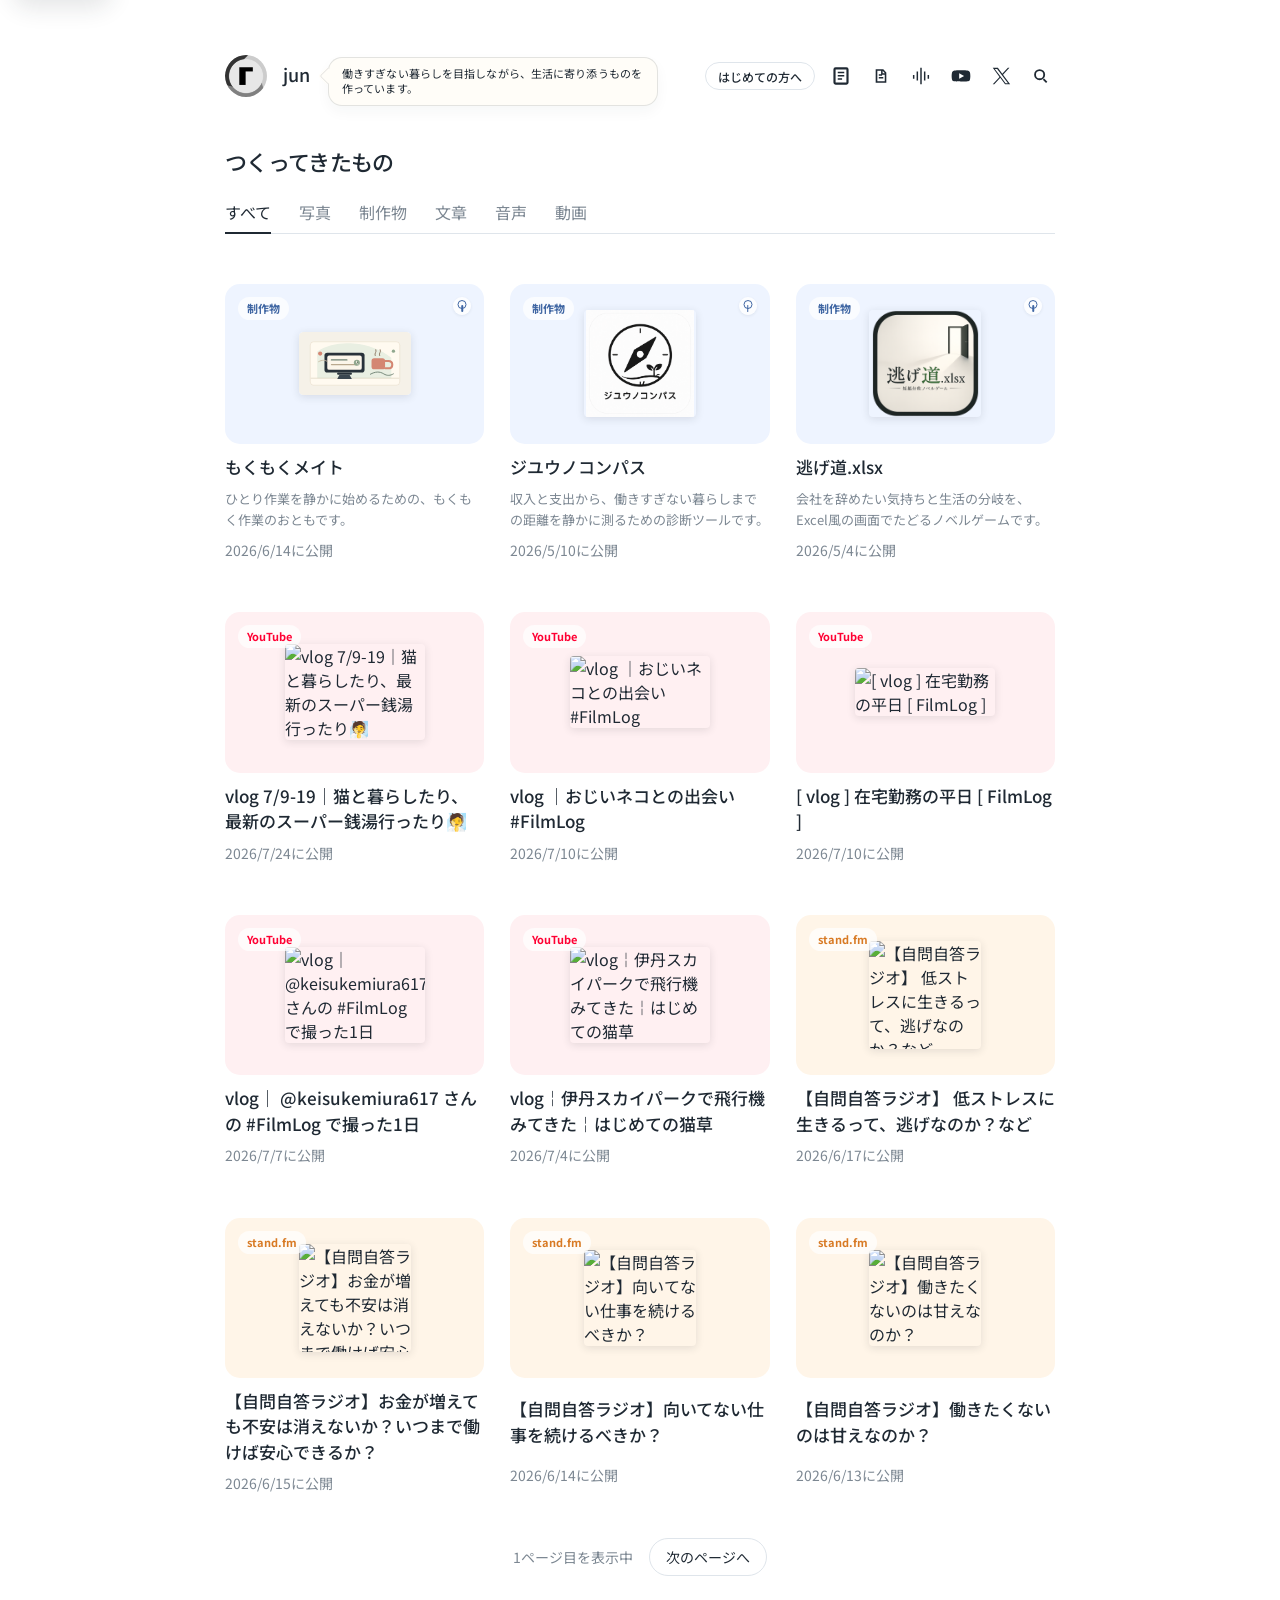
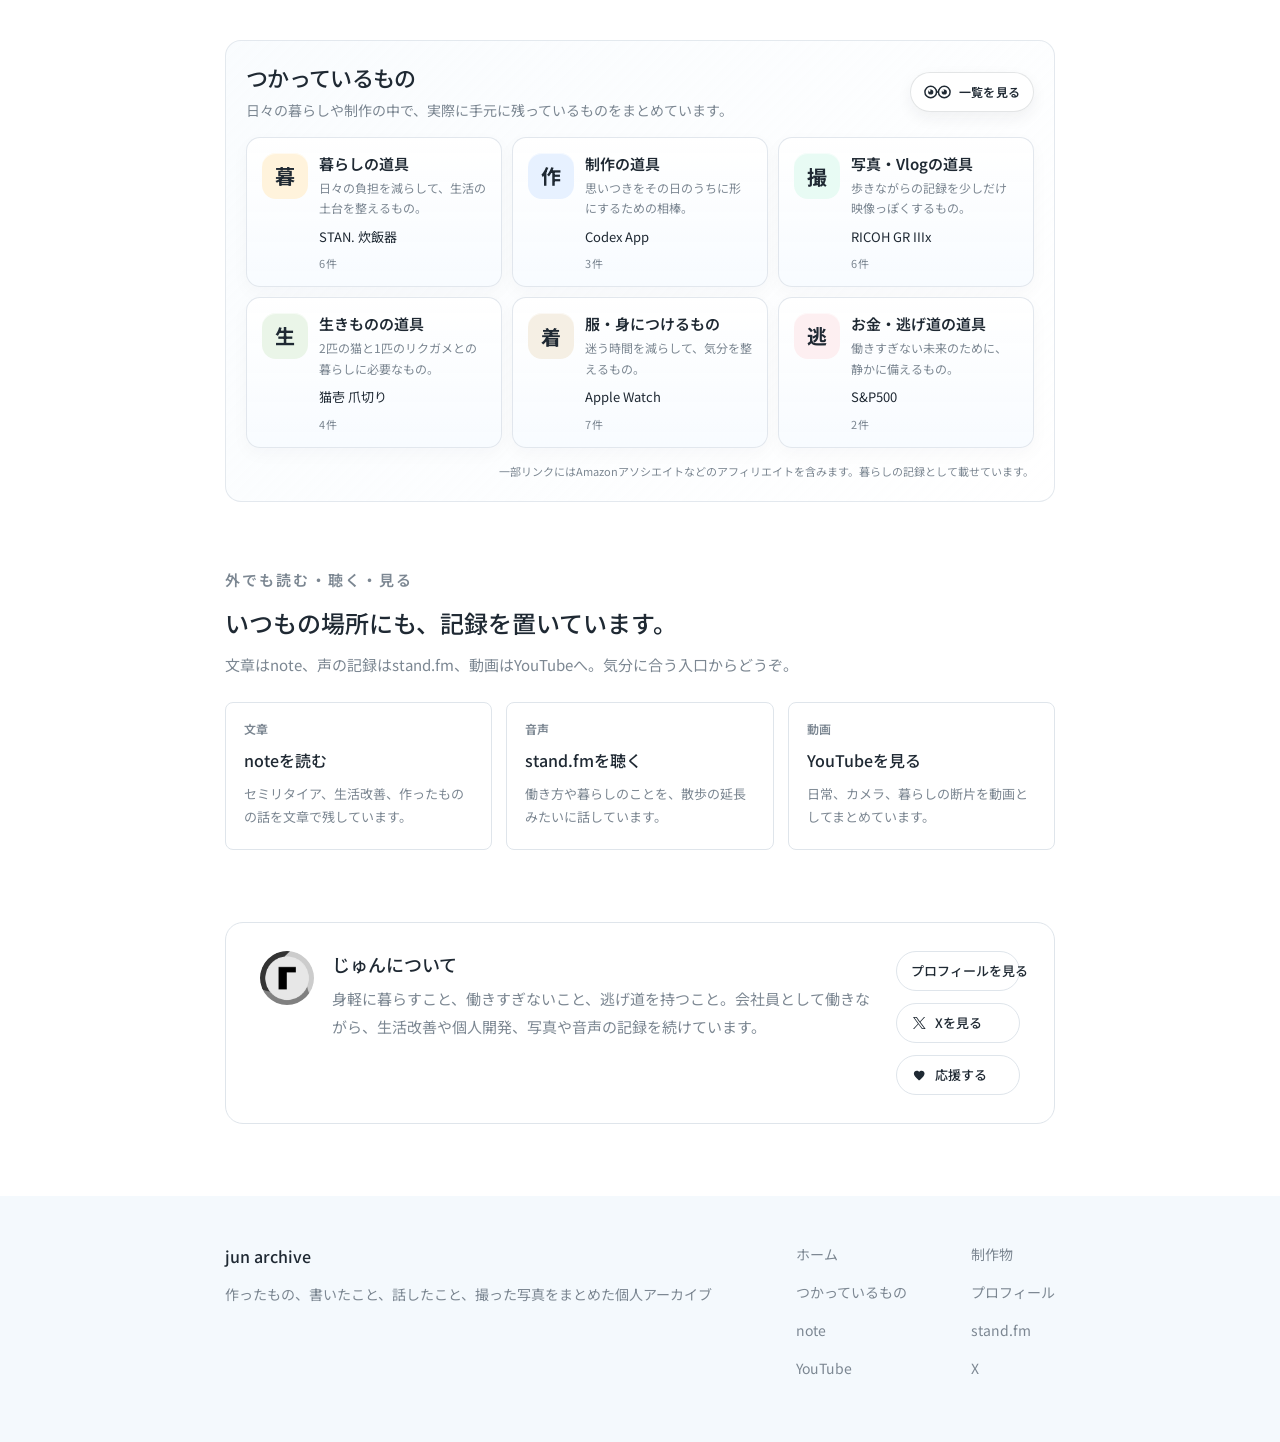
==== commit f1cef2ff: "chore: update feed data" ====
--- a/index.html
+++ b/index.html
@@ -294,7 +294,7 @@
 
   <script id="initial-feed-data" type="application/json">
 {
-  "generatedAt": "2026-11-21T00:48:17.850Z",
+  "generatedAt": "2026-11-27T02:10:21.085Z",
   "errors": [],
   "items": [
     {
@@ -984,8 +984,8 @@
         "#ミニマリスト",
         "#資産",
         "#マイホーム",
+        "#賃貸",
         "#物件",
-        "#賃貸",
         "#セミリタイア",
         "#家賃",
         "#2000万円"
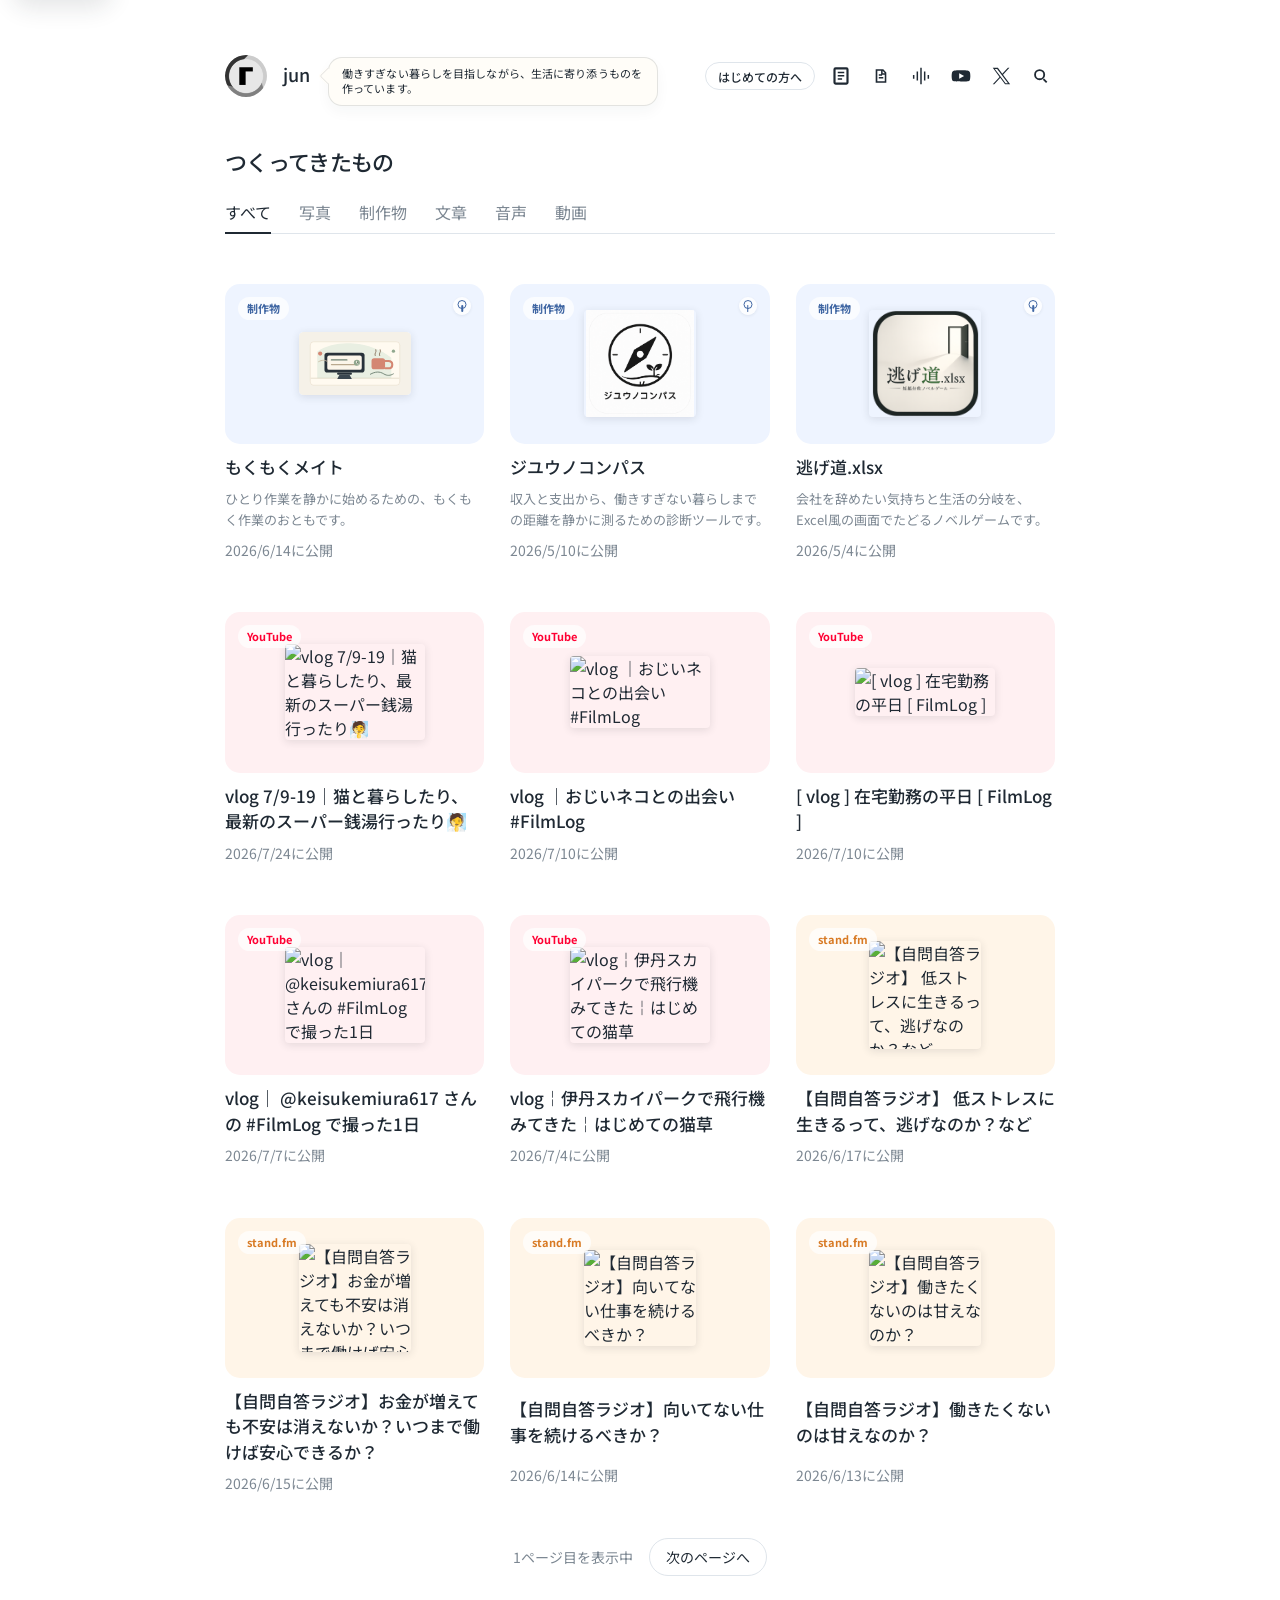
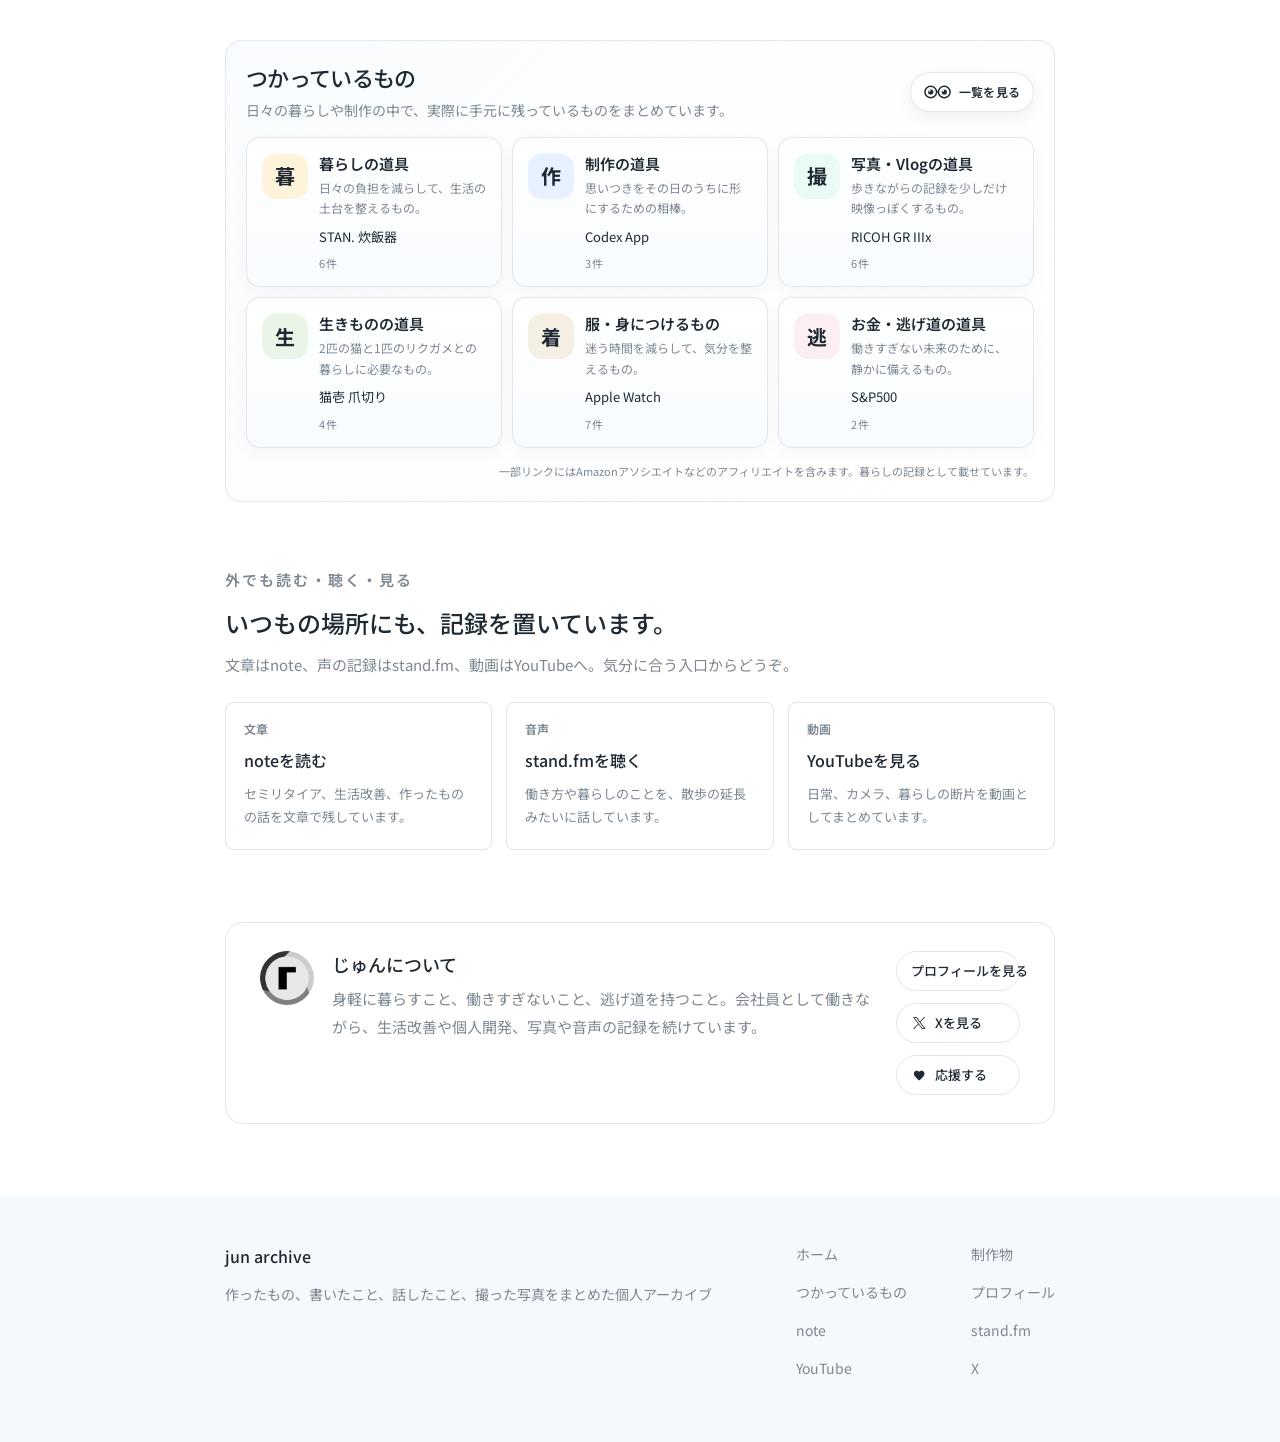
==== commit 050ba335: "chore: update feed data" ====
--- a/index.html
+++ b/index.html
@@ -294,7 +294,7 @@
 
   <script id="initial-feed-data" type="application/json">
 {
-  "generatedAt": "2026-11-27T02:10:21.085Z",
+  "generatedAt": "2026-11-28T01:59:48.451Z",
   "errors": [],
   "items": [
     {
